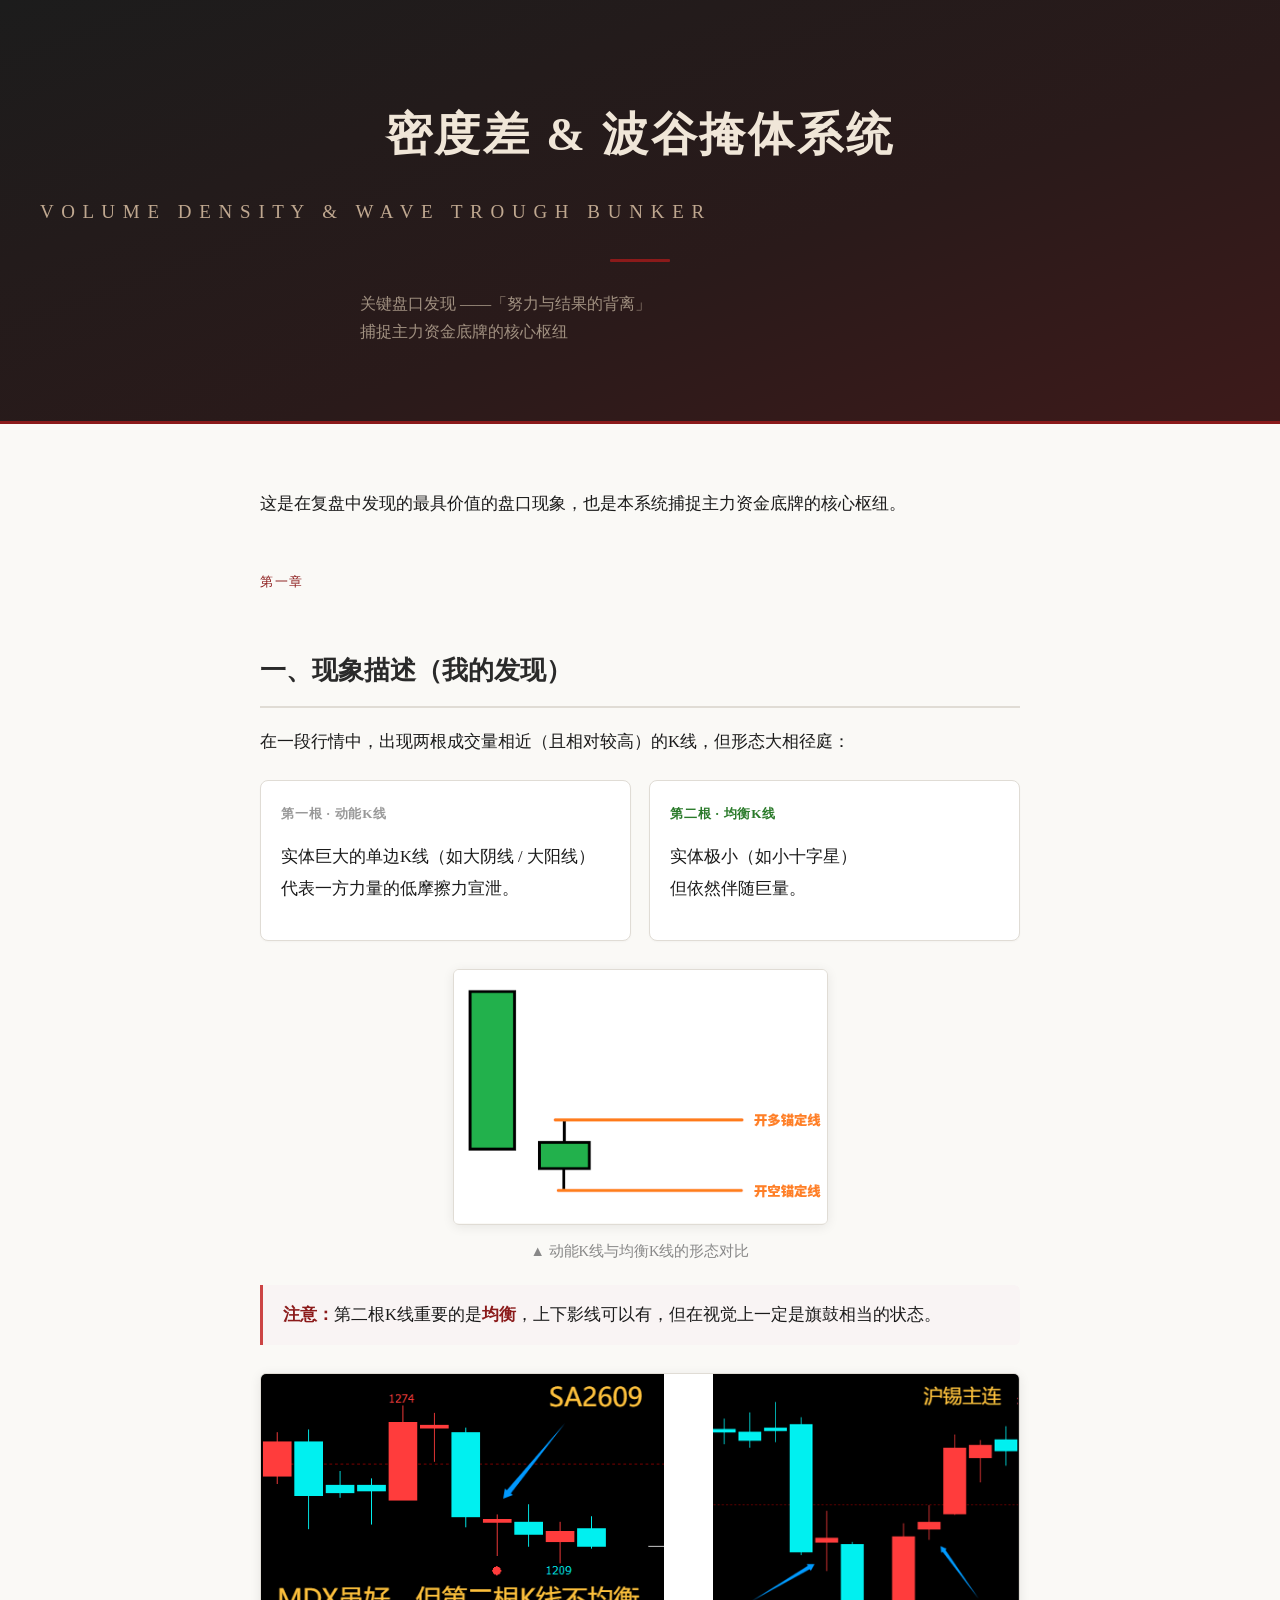
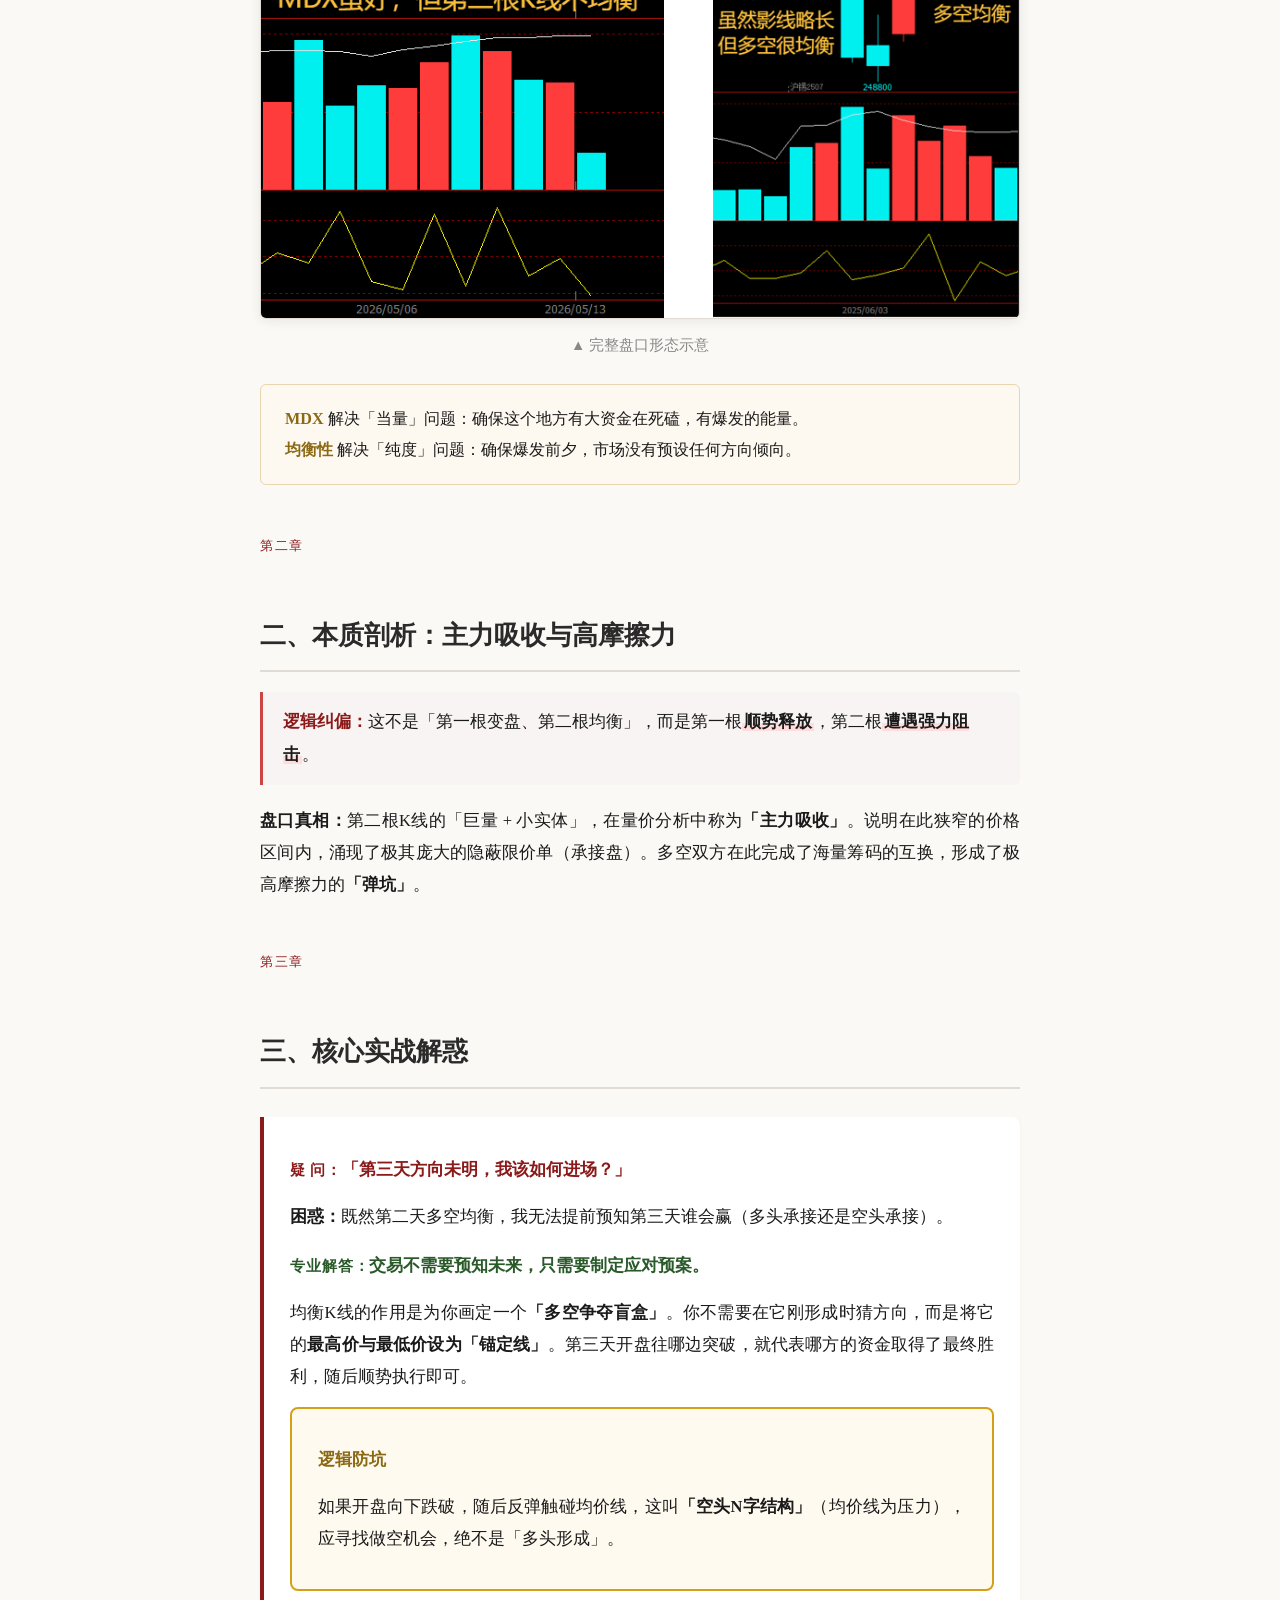
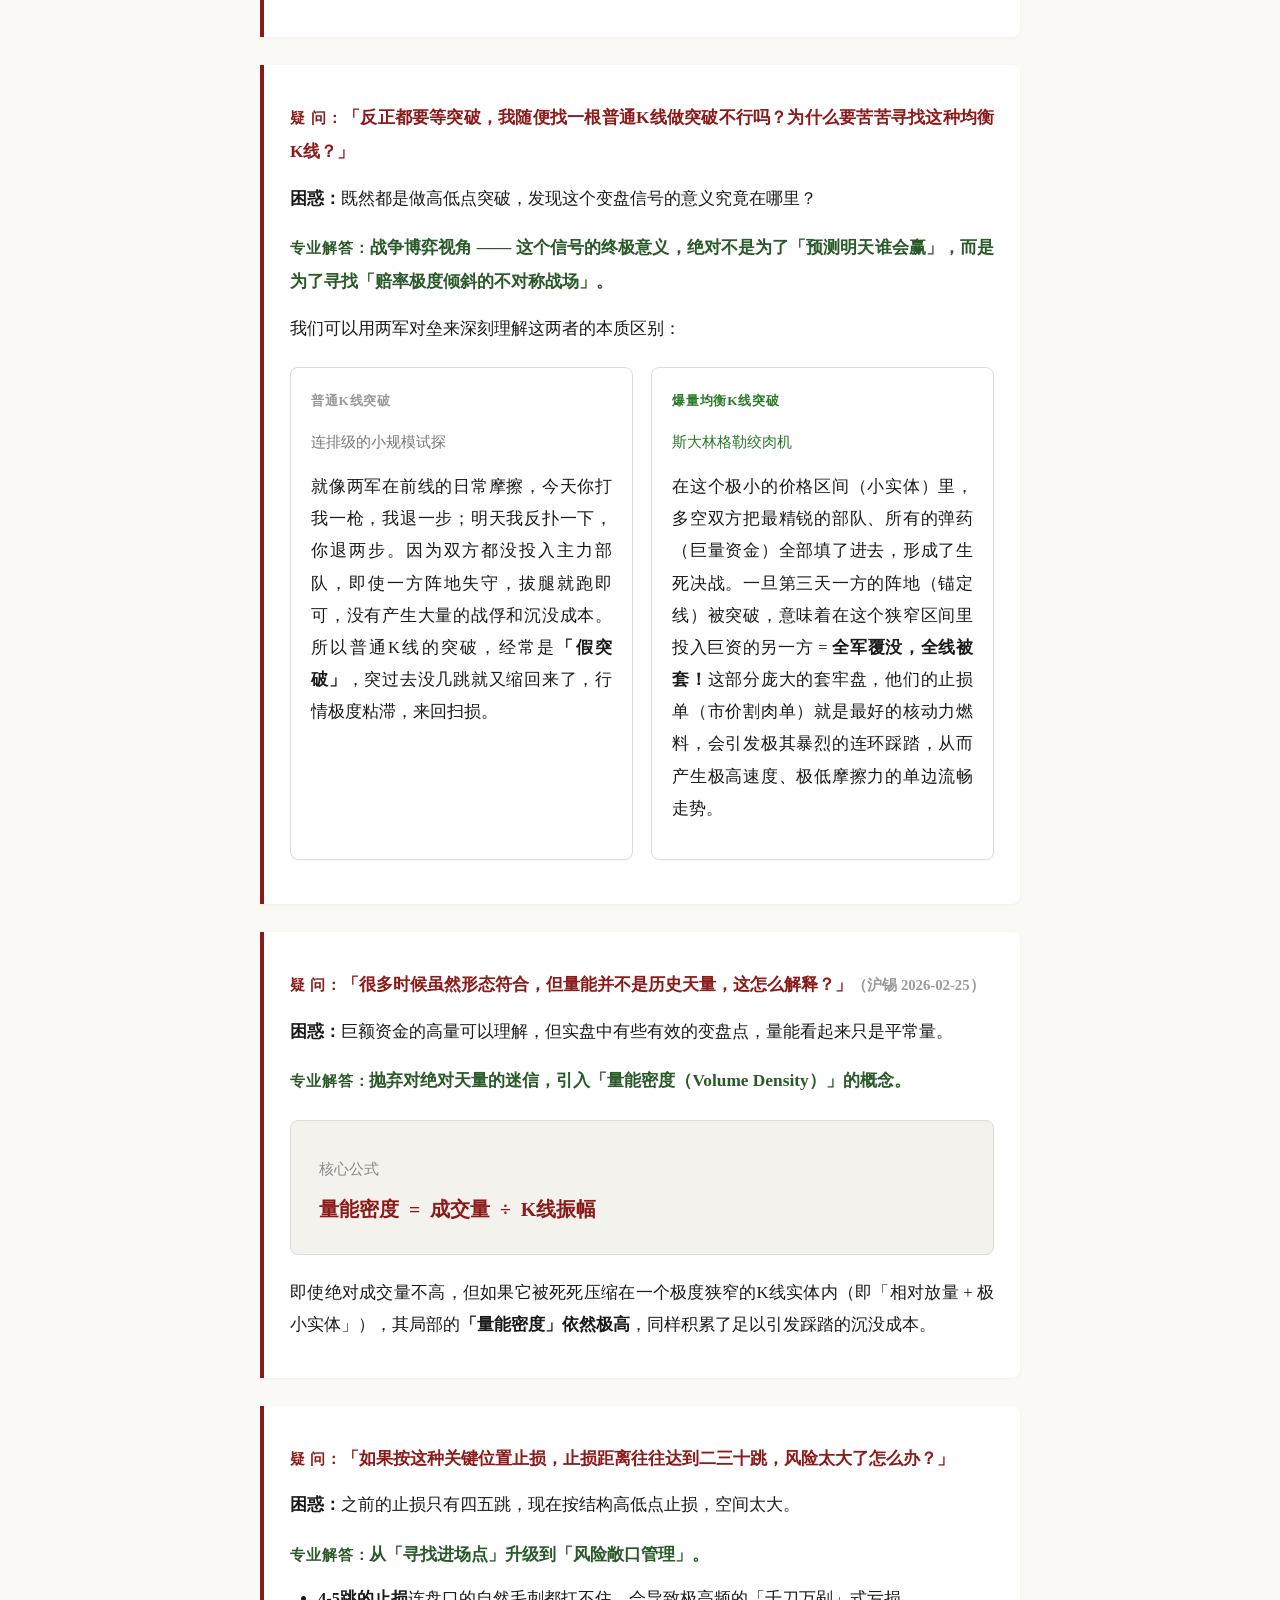
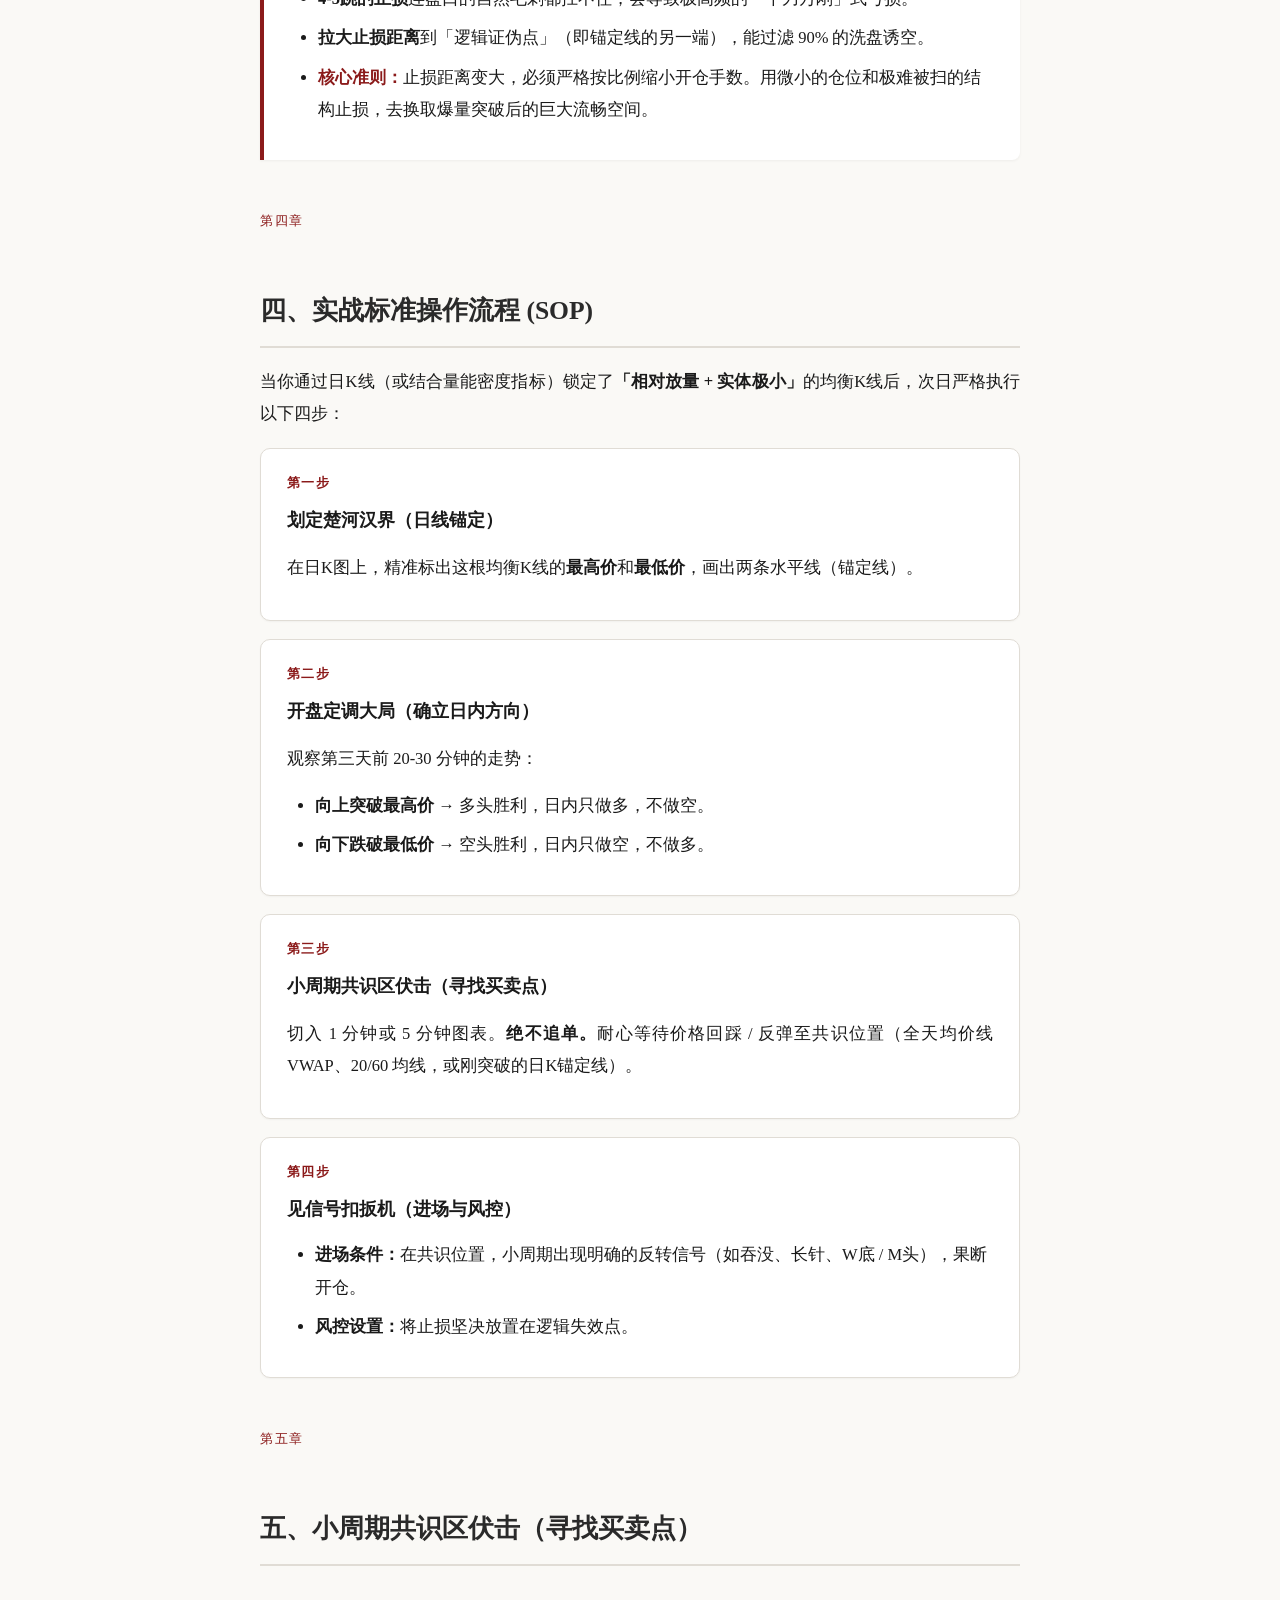
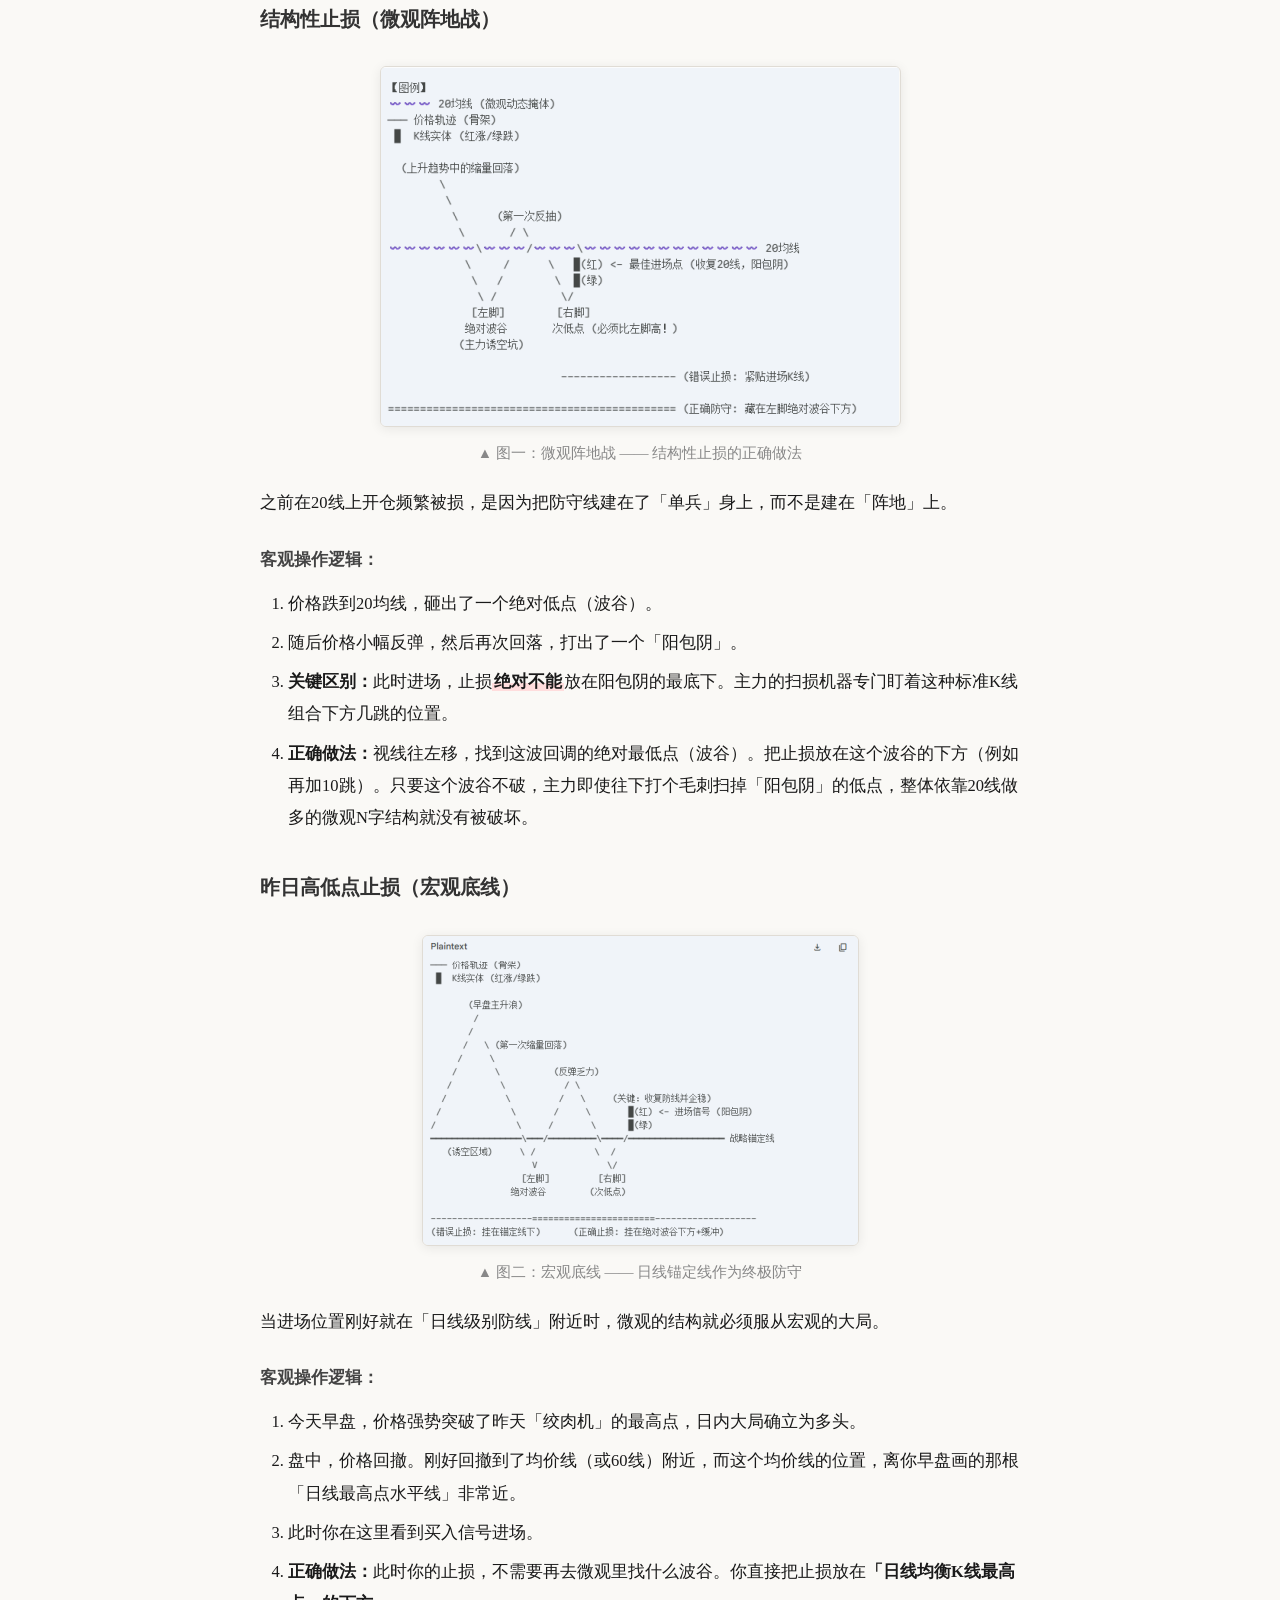
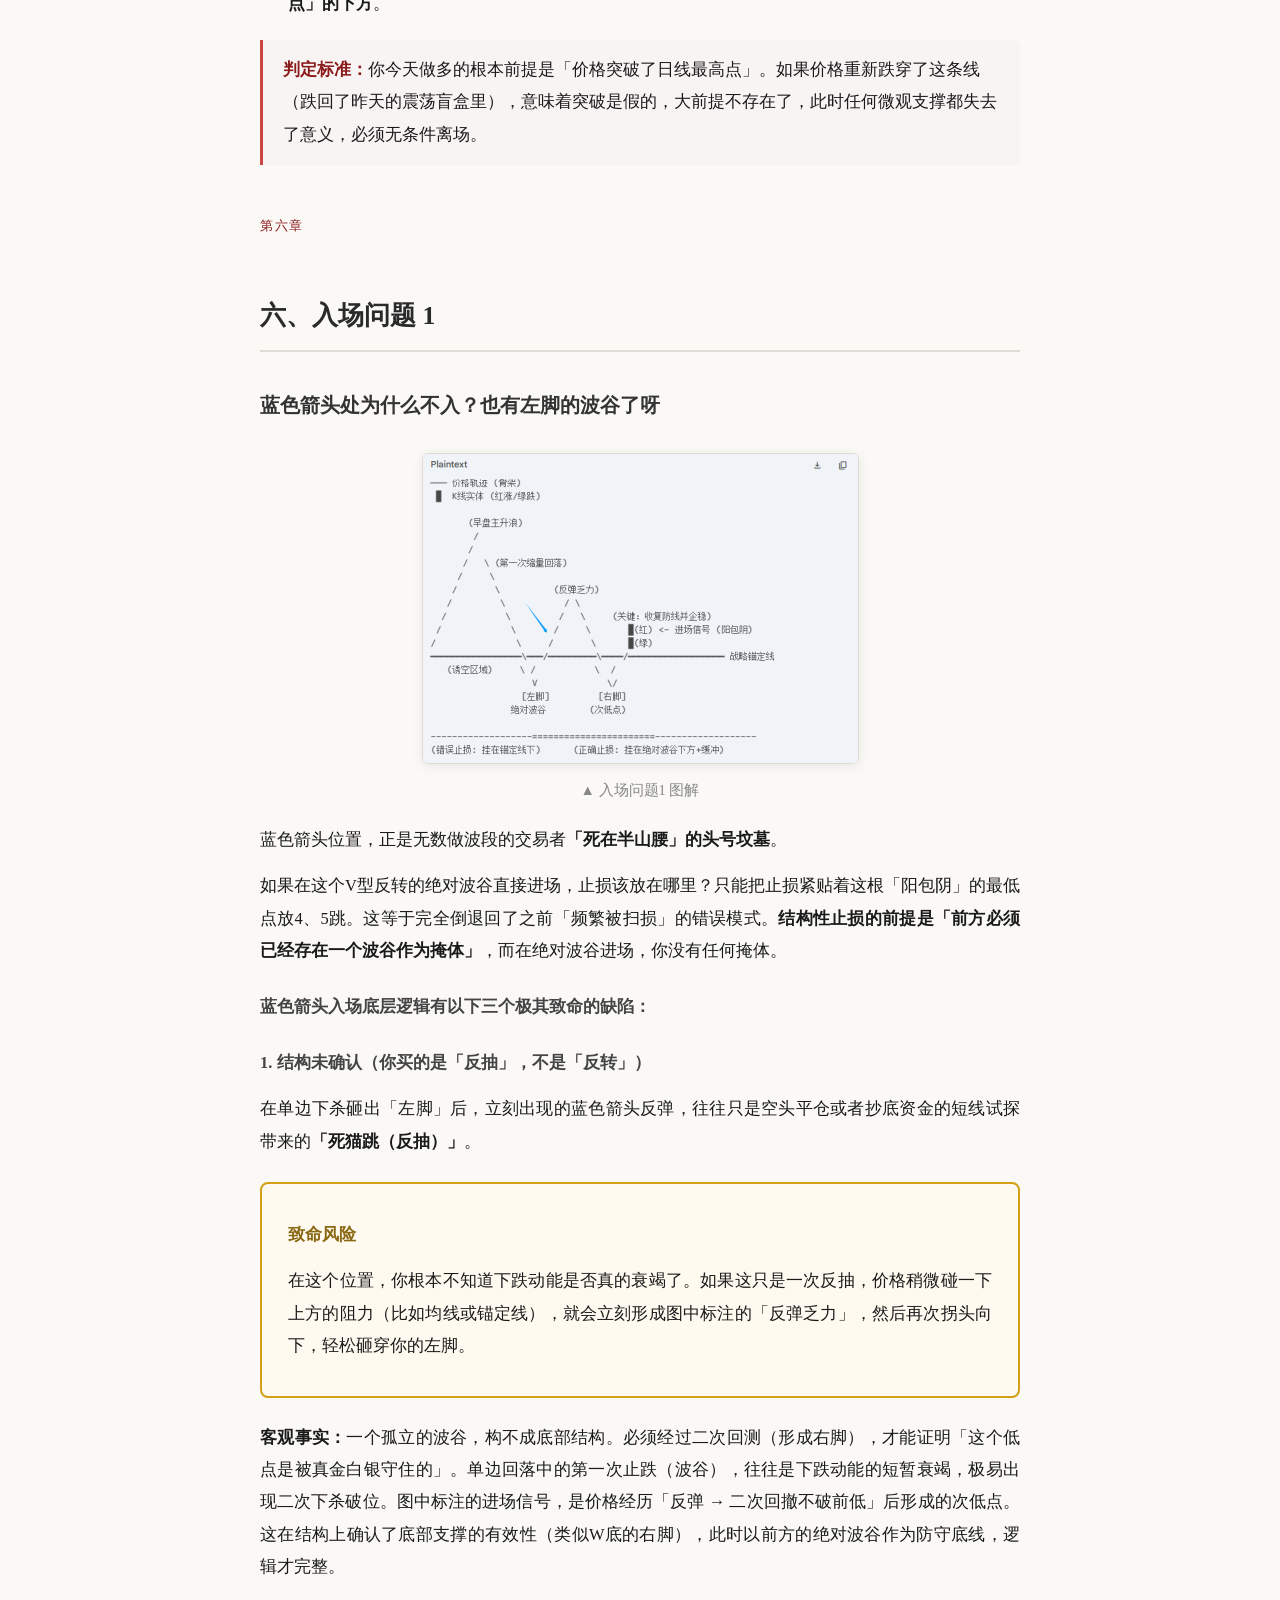
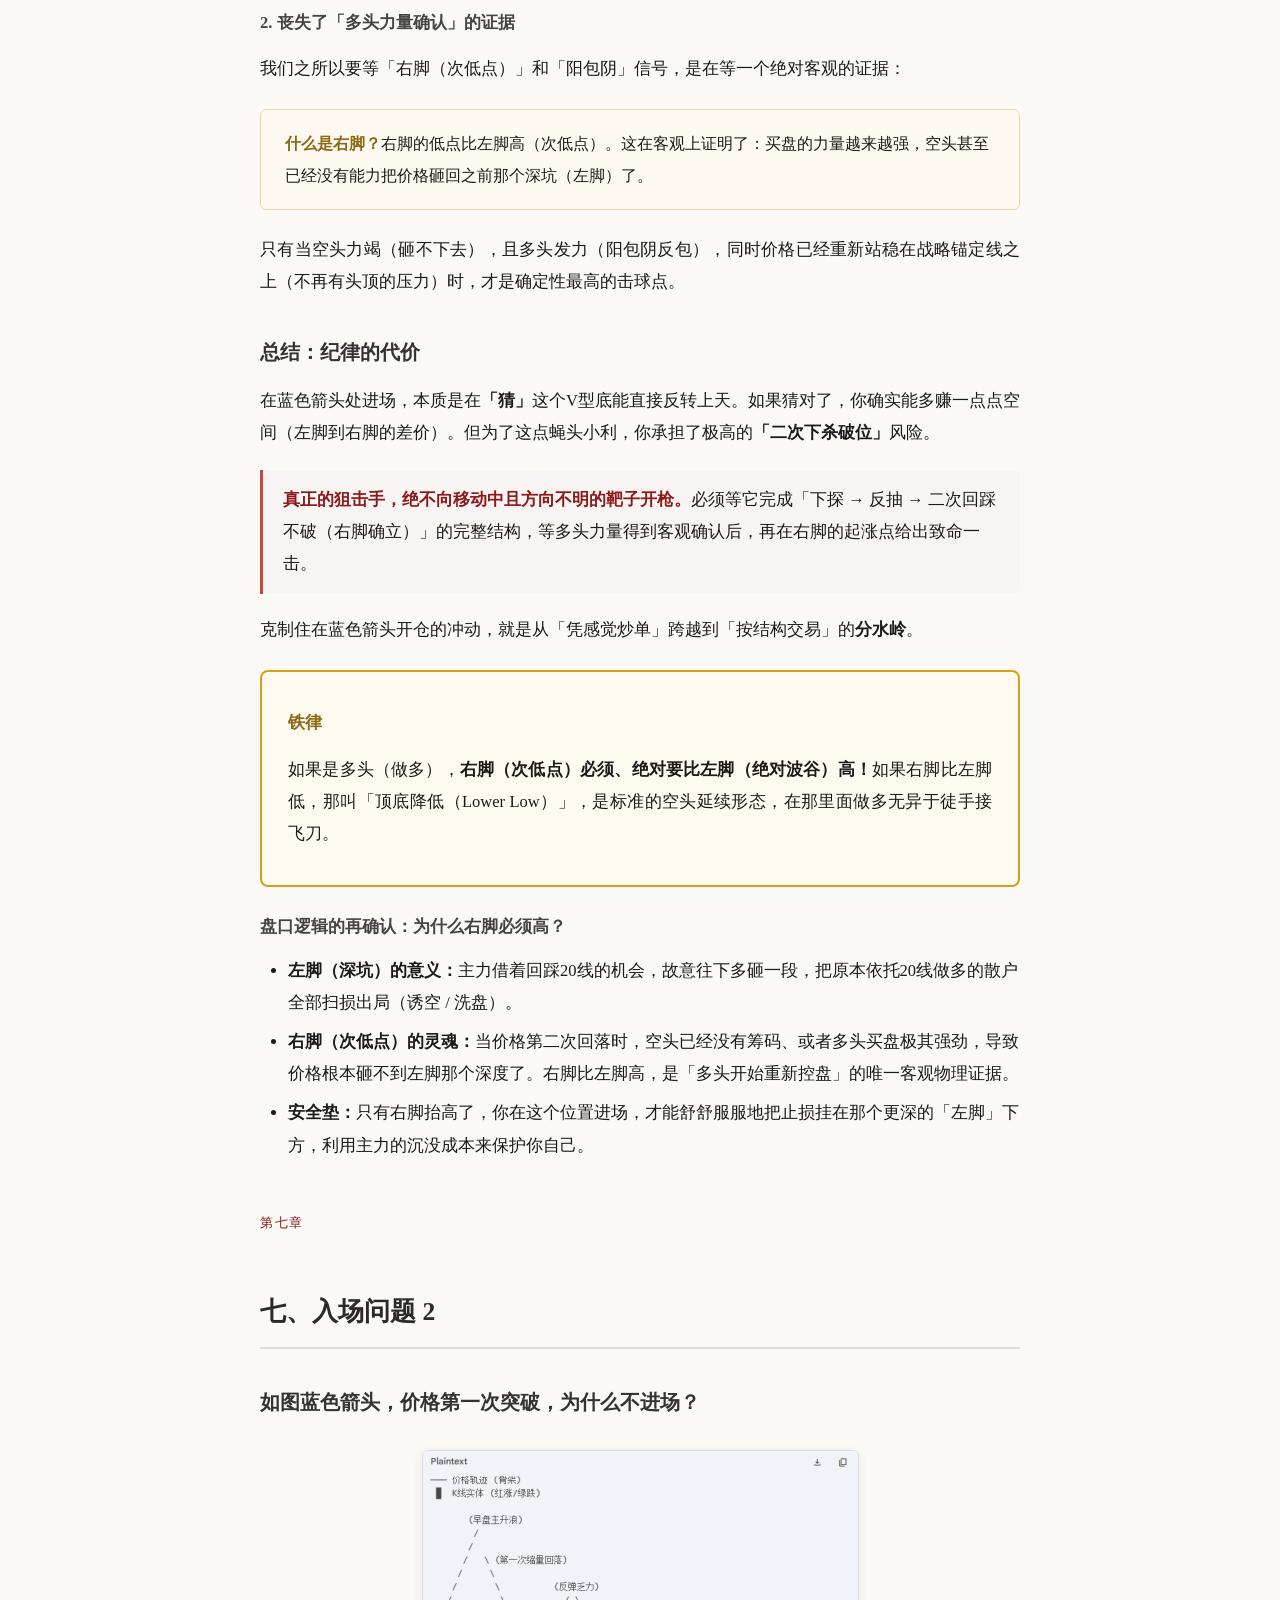
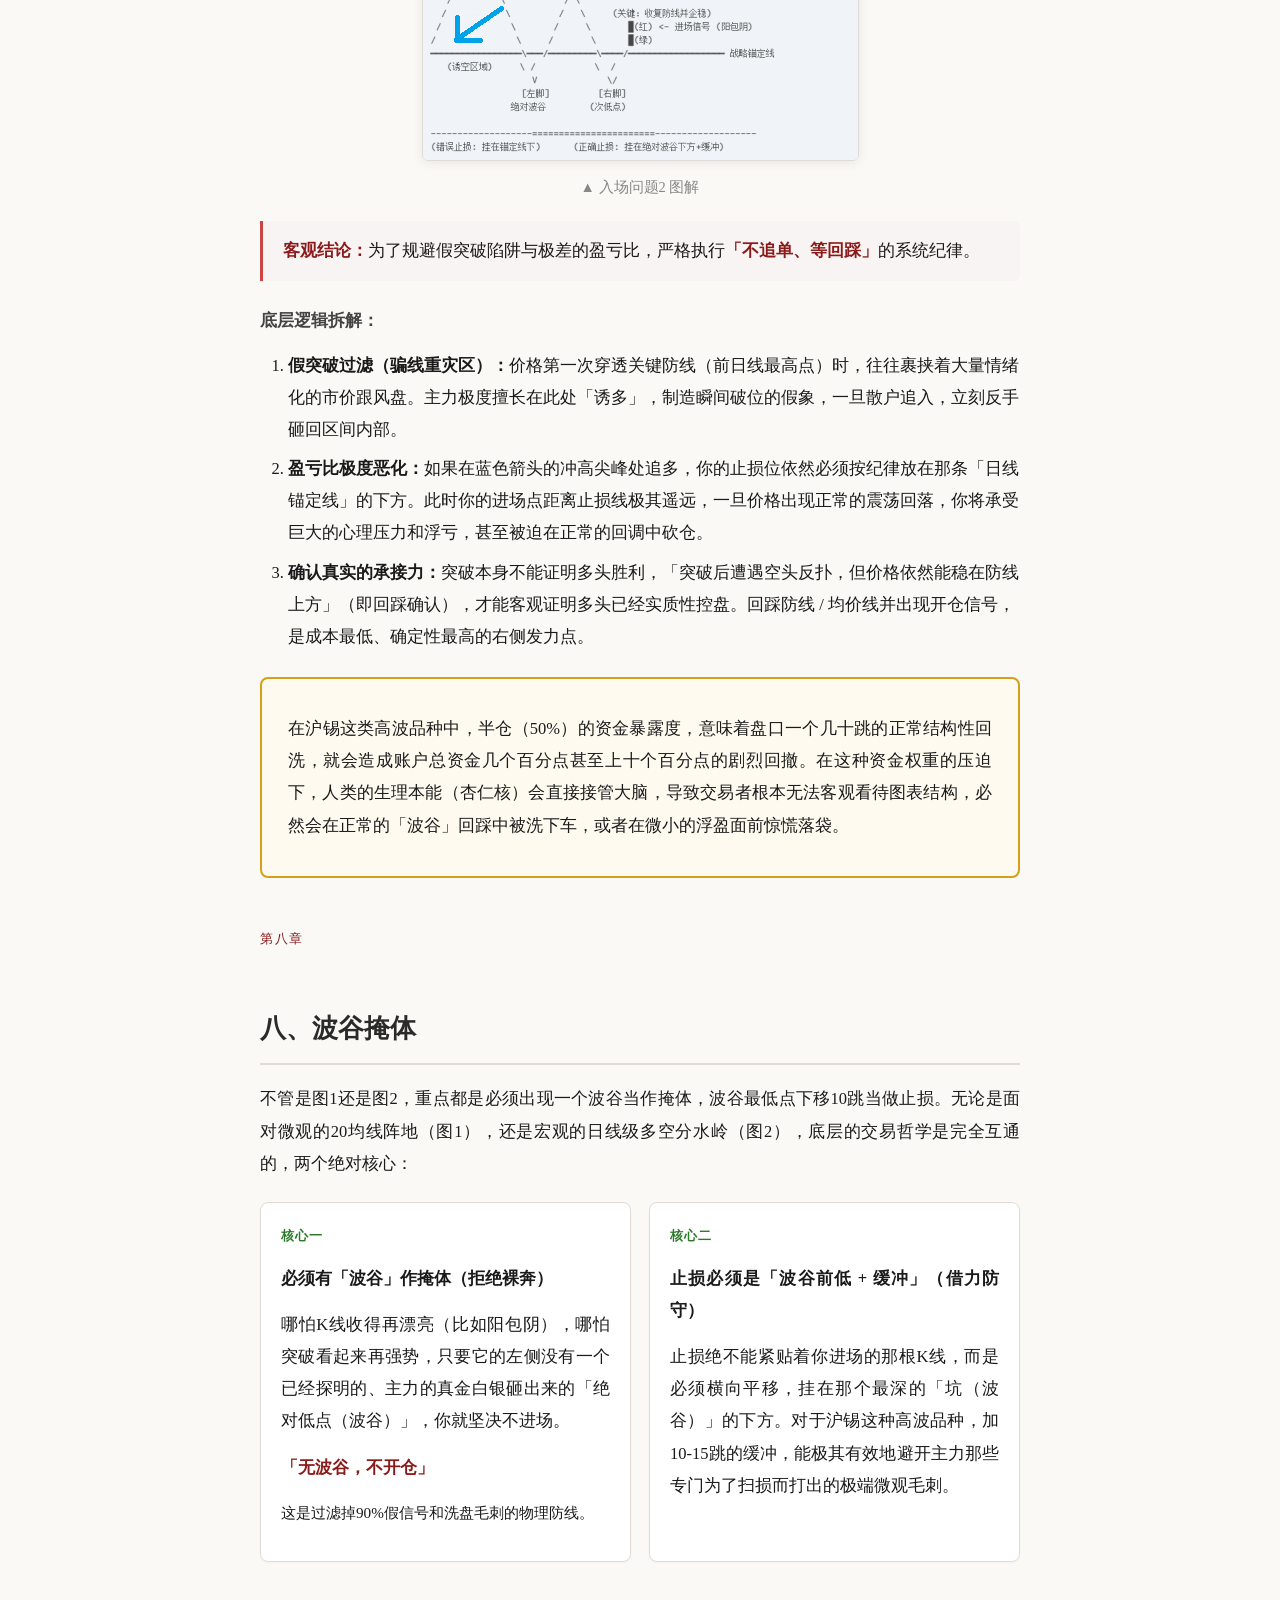
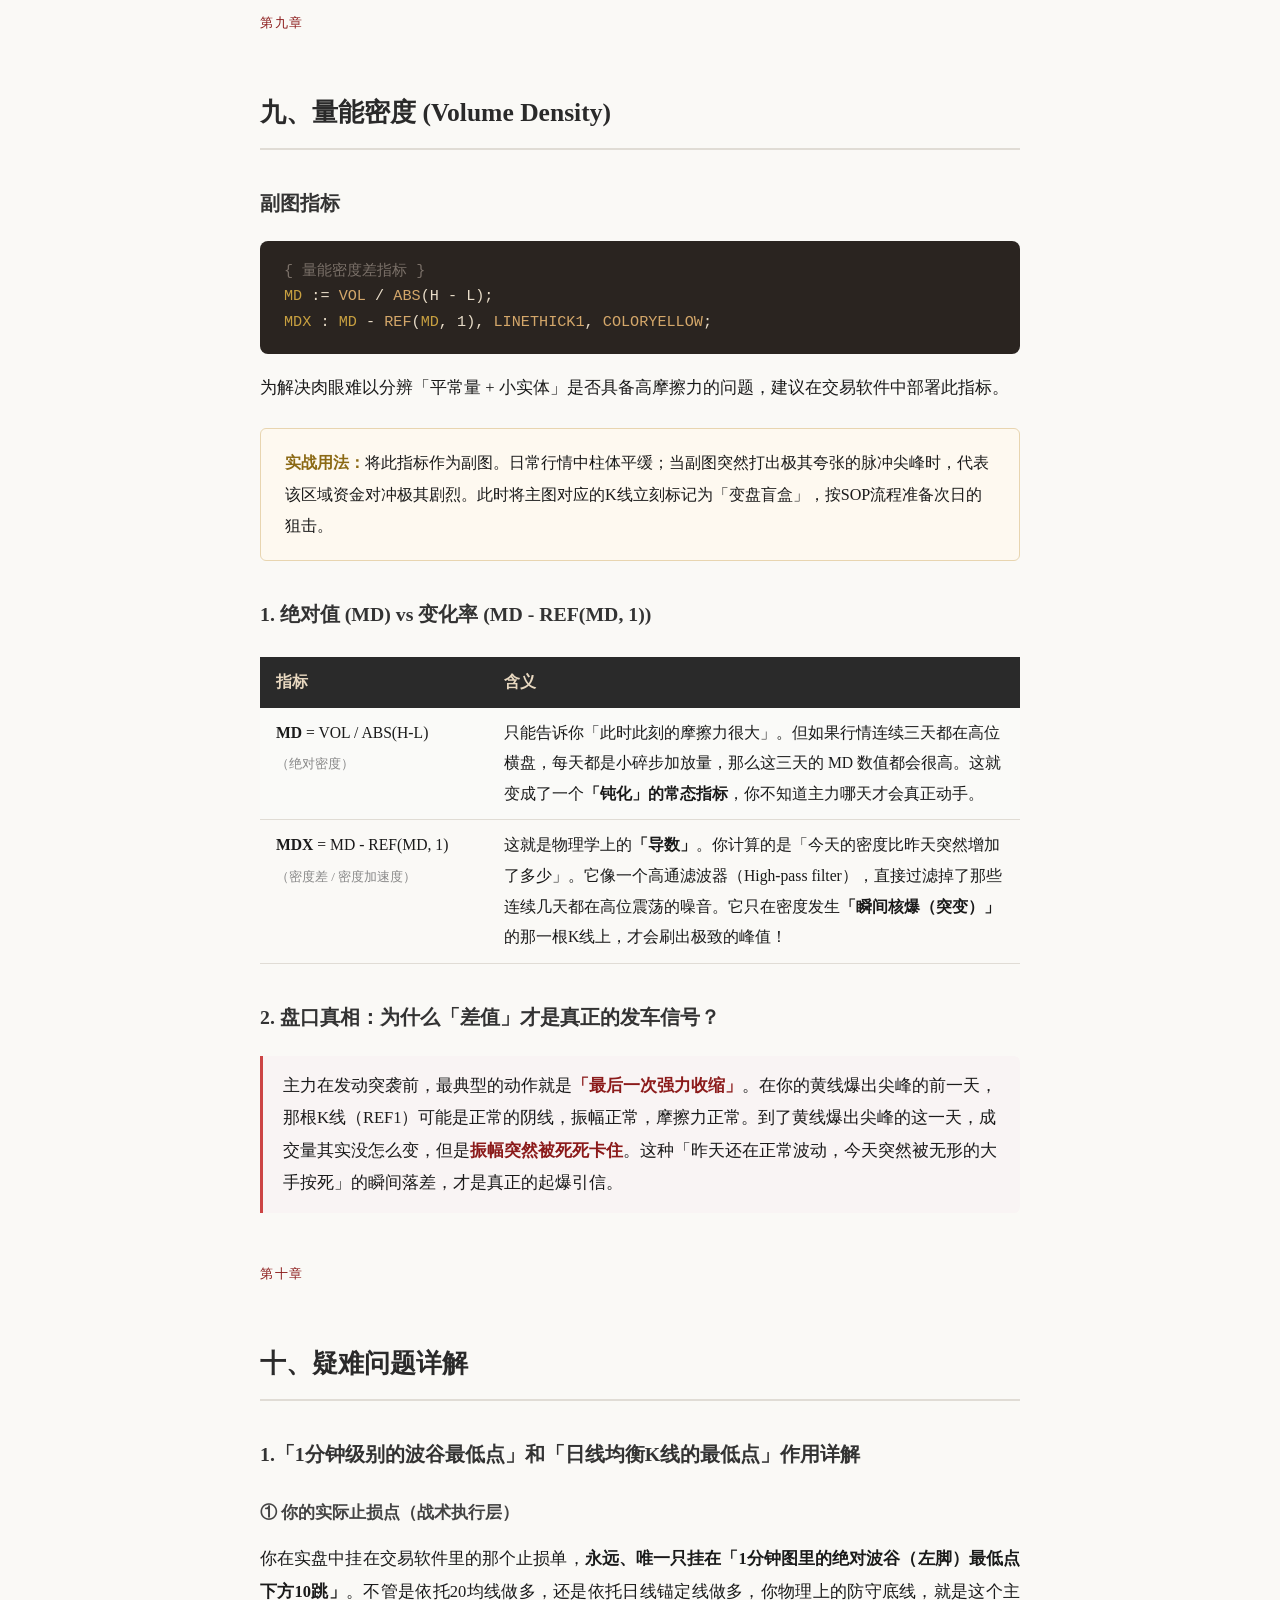
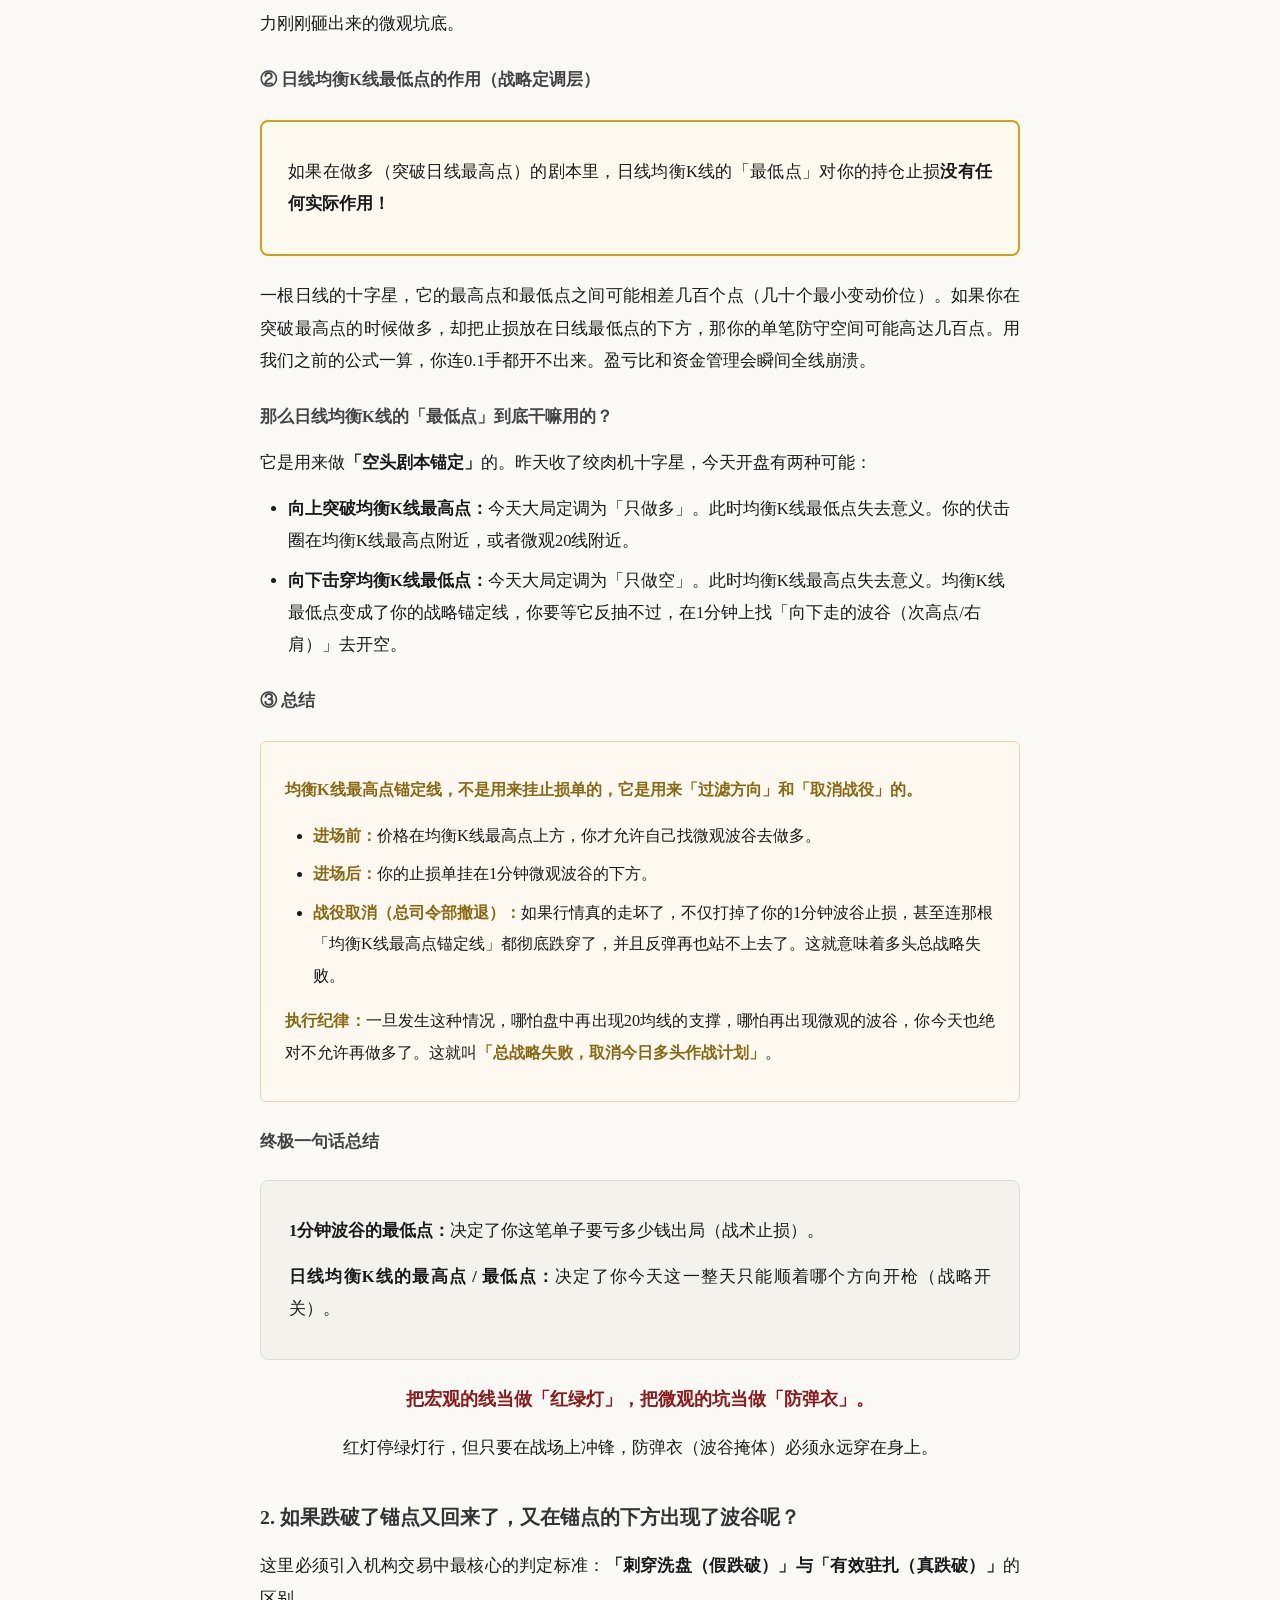
==== posts/密度差.html @ 30c1d7d3 "Add files via upload" ====
<!DOCTYPE html>
<html lang="zh-CN">
<head>
<meta charset="UTF-8">
<meta name="viewport" content="width=device-width, initial-scale=1.0">
<title>密度差 & 波谷掩体系统</title>
<style>
    *, *::before, *::after { box-sizing: border-box; margin: 0; padding: 0; }

  :root {
    --bg: #faf9f6;
    --text: #1a1a1a;
    --text-secondary: #555;
    --accent: #8b1a1a;
    --accent-light: #c44;
    --border: #e0dcd5;
    --card-bg: #fff;
    --code-bg: #f4f2ed;
    --highlight-bg: #fef9f0;
  }

  body {
    font-family: 'KaiTi', 'STKaiti', '楷体', serif;
    background: var(--bg);
    color: var(--text);
    line-height: 1.95;
    font-size: 16.5px;
    -webkit-font-smoothing: antialiased;
  }

  .hero {
    background: linear-gradient(160deg, #1c1c1c 0%, #2a1a1a 60%, #3d1a1a 100%);
    color: #f0e6d8;
    padding: 90px 40px 75px;
    text-align: center;
    border-bottom: 3px solid #8b1a1a;
  }
  .hero h1 {
    font-size: 2.8em;
    font-weight: 900;
    letter-spacing: 0.06em;
    margin-bottom: 10px;
  }
  .hero .subtitle {
    font-family: 'KaiTi', 'STKaiti', '楷体', serif;
    font-size: 1.15em;
    font-weight: 300;
    color: #c0a890;
    letter-spacing: 0.08em;
  }
  .hero .divider {
    width: 60px;
    height: 3px;
    background: #8b1a1a;
    margin: 28px auto;
    border-radius: 1px;
  }
  .hero .tagline {
    font-family: 'KaiTi', 'STKaiti', '楷体', serif;
    font-size: 0.95em;
    color: #a09080;
    max-width: 560px;
    margin: 0 auto;
    line-height: 1.8;
  }

  .container {
    max-width: 820px;
    margin: 0 auto;
    padding: 50px 30px 80px;
  }

  h2 {
    font-family: 'KaiTi', 'STKaiti', '楷体', serif;
    font-size: 1.55em;
    font-weight: 700;
    margin: 52px 0 18px;
    padding-bottom: 10px;
    border-bottom: 2px solid var(--border);
    color: #2a2a2a;
  }
  h3 {
    font-family: 'KaiTi', 'STKaiti', '楷体', serif;
    font-size: 1.2em;
    font-weight: 700;
    margin: 34px 0 12px;
    color: #333;
  }
  h4 {
    font-family: 'KaiTi', 'STKaiti', '楷体', serif;
    font-family: 'KaiTi', 'STKaiti', '楷体', serif;
    font-size: 1em;
    font-weight: 700;
    margin: 24px 0 8px;
    color: #444;
  }
  p {
    margin: 14px 0;
    text-align: justify;
  }

  .chapter-num {
    font-family: 'KaiTi', 'STKaiti', '楷体', serif;
    font-size: 0.8em;
    font-weight: 500;
    letter-spacing: 0.12em;
    color: var(--accent);
    text-transform: uppercase;
    margin-top: 48px;
    margin-bottom: 4px;
  }

  .qa-block {
    background: var(--card-bg);
    border-left: 4px solid var(--accent);
    border-radius: 0 8px 8px 0;
    padding: 22px 26px;
    margin: 28px 0;
    box-shadow: 0 1px 3px rgba(0,0,0,0.05);
  }
  .qa-block .q {
    font-weight: 700;
    color: var(--accent);
    margin-bottom: 10px;
    font-size: 1.05em;
  }
  .qa-block .q::before { content: '疑  问：'; font-family: 'KaiTi','STKaiti','楷体',serif; font-size: 0.85em; letter-spacing: 0.06em; }
  .qa-block .a {
    font-weight: 600;
    color: #2a5a2a;
    margin: 16px 0 6px;
    font-size: 1.05em;
  }
  .qa-block .a::before { content: '专业解答：'; font-family: 'KaiTi','STKaiti','楷体',serif; font-size: 0.85em; letter-spacing: 0.06em; }

  .insight {
    background: var(--highlight-bg);
    border: 1px solid #e8d5b0;
    border-radius: 6px;
    padding: 18px 24px;
    margin: 24px 0;
    font-size: 0.98em;
  }
  .insight strong { color: #8b6914; }

  .key-point {
    background: #f9f4f4;
    border-left: 3px solid var(--accent-light);
    padding: 14px 20px;
    margin: 20px 0;
    border-radius: 0 6px 6px 0;
  }
  .key-point strong { color: var(--accent); }

  .formula-box {
    background: var(--code-bg);
    border: 1px solid var(--border);
    border-radius: 8px;
    padding: 20px 28px;
    margin: 22px 0;
    text-align: center;
  }
  .formula-box .formula {
    font-family: 'KaiTi', 'STKaiti', '楷体', serif;
    font-size: 1.2em;
    font-weight: 700;
    color: var(--accent);
    margin: 6px 0;
  }

  .code-block {
    background: #2a2420;
    color: #e8dcc8;
    border-radius: 8px;
    padding: 18px 24px;
    margin: 18px 0;
    overflow-x: auto;
    font-family: 'SF Mono', 'Consolas', 'Courier New', monospace;
    font-size: 0.92em;
    line-height: 1.7;
  }
  .code-block .kw  { color: #d4a76a; }
  .code-block .fn  { color: #c8a040; }
  .code-block .cmt { color: #7a7068; }

  ul, ol { padding-left: 28px; margin: 12px 0; }
  li { margin: 7px 0; }

  .sop-step {
    background: var(--card-bg);
    border: 1px solid var(--border);
    border-radius: 10px;
    padding: 22px 26px;
    margin: 18px 0;
    box-shadow: 0 1px 2px rgba(0,0,0,0.04);
  }
  .sop-step .step-label {
    font-family: 'KaiTi', 'STKaiti', '楷体', serif;
    font-size: 0.78em;
    font-weight: 700;
    letter-spacing: 0.1em;
    color: var(--accent);
    margin-bottom: 6px;
  }
  .sop-step .step-title {
    font-size: 1.12em;
    font-weight: 700;
    margin-bottom: 8px;
  }

  .term-table {
    width: 100%;
    border-collapse: collapse;
    margin: 24px 0;
    font-size: 0.95em;
  }
  .term-table th {
    background: #2a2a2a;
    color: #e8d8c0;
    padding: 10px 16px;
    font-weight: 600;
    text-align: left;
    font-family: 'KaiTi', 'STKaiti', '楷体', serif;
  }
  .term-table td {
    padding: 10px 16px;
    border-bottom: 1px solid var(--border);
    vertical-align: top;
  }
  .term-table tr:nth-child(even) td { background: #fafaf8; }

  em.highlight {
    font-style: normal;
    background: linear-gradient(180deg, transparent 60%, #fdd 60%);
    padding: 0 2px;
    font-weight: 600;
  }
  .red-text { color: var(--accent); font-weight: 700; }

  .compare-row {
    display: flex;
    gap: 18px;
    margin: 22px 0;
    flex-wrap: wrap;
  }
  .compare-card {
    flex: 1;
    min-width: 240px;
    background: var(--card-bg);
    border: 1px solid var(--border);
    border-radius: 8px;
    padding: 20px;
    box-shadow: 0 1px 2px rgba(0,0,0,0.03);
  }
  .compare-card .card-label {
    font-family: 'KaiTi', 'STKaiti', '楷体', serif;
    font-size: 0.8em;
    font-weight: 700;
    letter-spacing: 0.06em;
    margin-bottom: 8px;
  }
  .compare-card.bad .card-label  { color: #999; }
  .compare-card.good .card-label { color: #2a7a2a; }

  .scene-tag {
    display: inline-block;
    font-family: 'KaiTi', 'STKaiti', '楷体', serif;
    font-size: 0.82em;
    font-weight: 700;
    padding: 3px 12px;
    border-radius: 4px;
    margin-right: 6px;
  }
  .scene-tag.a { background: #f0e0d0; color: #8b4513; }
  .scene-tag.b { background: #d0e0f0; color: #1a3a6a; }

  .warning-box {
    background: #fffaf0;
    border: 2px solid #d4a017;
    border-radius: 8px;
    padding: 20px 26px;
    margin: 24px 0;
  }
  .warning-box .warn-title {
    font-size: 1.05em;
    font-weight: 700;
    color: #8b6914;
    margin-bottom: 8px;
  }

  .section-break {
    text-align: center;
    margin: 50px 0 30px;
    color: #ccc;
    font-size: 1.6em;
    letter-spacing: 0.4em;
  }

  .doc-image {
    display: block;
    max-width: 100%;
    height: auto;
    margin: 28px auto;
    border-radius: 6px;
    box-shadow: 0 2px 12px rgba(0,0,0,0.08);
    border: 1px solid var(--border);
  }
  .doc-image.lg {
    box-shadow: 0 4px 20px rgba(0,0,0,0.12);
  }

  .img-caption {
    text-align: center;
    font-family: 'KaiTi', 'STKaiti', '楷体', serif;
    font-size: 0.88em;
    color: #888;
    margin-top: -16px;
    margin-bottom: 20px;
  }

  @media (max-width: 600px) {
    .hero { padding: 50px 22px 45px; }
    .hero h1 { font-size: 1.8em; }
    .container { padding: 28px 18px 50px; }
    body { font-size: 15px; }
    .compare-row { flex-direction: column; }
  }

  @media print {
    body { background: #fff; color: #000; }
    .hero { background: #fff; color: #000; padding: 30px 0; border-bottom: 2px solid #000; }
    .hero .subtitle, .hero .tagline { color: #444; }
    .hero .divider { background: #000; }
  }
</style>
</head>
<body>

<header class="hero">
  <h1>密度差 &amp; 波谷掩体系统</h1>
  <p class="subtitle">V O L U M E&ensp; D E N S I T Y&ensp; &amp;&ensp; W A V E&ensp; T R O U G H&ensp; B U N K E R</p>
  <div class="divider"></div>
  <p class="tagline">关键盘口发现 ——「努力与结果的背离」<br>捕捉主力资金底牌的核心枢纽</p>
</header>

<div class="container">

<p>这是在复盘中发现的最具价值的盘口现象，也是本系统捕捉主力资金底牌的核心枢纽。</p>

<p class="chapter-num">第一章</p>
<h2>一、现象描述（我的发现）</h2>

<p>在一段行情中，出现两根成交量相近（且相对较高）的K线，但形态大相径庭：</p>

<div class="compare-row">
  <div class="compare-card bad">
    <div class="card-label">第一根 · 动能K线</div>
    <p>实体巨大的单边K线（如大阴线 / 大阳线）<br>代表一方力量的低摩擦力宣泄。</p>
  </div>
  <div class="compare-card good">
    <div class="card-label">第二根 · 均衡K线</div>
    <p>实体极小（如小十字星）<br>但依然伴随巨量。</p>
  </div>
</div>

<img class="doc-image" src="[data-uri]" alt="两根K线对比图" loading="lazy">
<p class="img-caption">▲ 动能K线与均衡K线的形态对比</p>

<div class="key-point">
  <strong>注意：</strong>第二根K线重要的是<strong>均衡</strong>，上下影线可以有，但在视觉上一定是旗鼓相当的状态。
</div>

<img class="doc-image" src="[data-uri]" alt="完整形态图" loading="lazy">
<p class="img-caption">▲ 完整盘口形态示意</p>

<div class="insight">
  <strong>MDX</strong> 解决「当量」问题：确保这个地方有大资金在死磕，有爆发的能量。<br>
  <strong>均衡性</strong> 解决「纯度」问题：确保爆发前夕，市场没有预设任何方向倾向。
</div>

<p class="chapter-num">第二章</p>
<h2>二、本质剖析：主力吸收与高摩擦力</h2>

<div class="key-point">
  <strong>逻辑纠偏：</strong>这不是「第一根变盘、第二根均衡」，而是第一根<em class="highlight">顺势释放</em>，第二根<em class="highlight">遭遇强力阻击</em>。
</div>

<p><strong>盘口真相：</strong>第二根K线的「巨量 + 小实体」，在量价分析中称为<strong>「主力吸收」</strong>。说明在此狭窄的价格区间内，涌现了极其庞大的隐蔽限价单（承接盘）。多空双方在此完成了海量筹码的互换，形成了极高摩擦力的<strong>「弹坑」</strong>。</p>

<p class="chapter-num">第三章</p>
<h2>三、核心实战解惑</h2>

<div class="qa-block">
  <p class="q">「第三天方向未明，我该如何进场？」</p>
  <p><strong>困惑：</strong>既然第二天多空均衡，我无法提前预知第三天谁会赢（多头承接还是空头承接）。</p>
  <p class="a">交易不需要预知未来，只需要制定应对预案。</p>
  <p>均衡K线的作用是为你画定一个<strong>「多空争夺盲盒」</strong>。你不需要在它刚形成时猜方向，而是将它的<strong>最高价与最低价设为「锚定线」</strong>。第三天开盘往哪边突破，就代表哪方的资金取得了最终胜利，随后顺势执行即可。</p>
  <div class="warning-box" style="margin-top:14px;">
    <p class="warn-title">逻辑防坑</p>
    <p>如果开盘向下跌破，随后反弹触碰均价线，这叫<strong>「空头N字结构」</strong>（均价线为压力），应寻找做空机会，绝不是「多头形成」。</p>
  </div>
</div>

<div class="qa-block">
  <p class="q">「反正都要等突破，我随便找一根普通K线做突破不行吗？为什么要苦苦寻找这种均衡K线？」</p>
  <p><strong>困惑：</strong>既然都是做高低点突破，发现这个变盘信号的意义究竟在哪里？</p>
  <p class="a">战争博弈视角 —— 这个信号的终极意义，绝对不是为了「预测明天谁会赢」，而是为了寻找「赔率极度倾斜的不对称战场」。</p>
  <p>我们可以用两军对垒来深刻理解这两者的本质区别：</p>

  <div class="compare-row">
    <div class="compare-card bad">
      <div class="card-label">普通K线突破</div>
      <p style="font-size:0.92em; color:#777;">连排级的小规模试探</p>
      <p>就像两军在前线的日常摩擦，今天你打我一枪，我退一步；明天我反扑一下，你退两步。因为双方都没投入主力部队，即使一方阵地失守，拔腿就跑即可，没有产生大量的战俘和沉没成本。所以普通K线的突破，经常是<strong>「假突破」</strong>，突过去没几跳就又缩回来了，行情极度粘滞，来回扫损。</p>
    </div>
    <div class="compare-card good">
      <div class="card-label">爆量均衡K线突破</div>
      <p style="font-size:0.92em; color:#2a7a2a;">斯大林格勒绞肉机</p>
      <p>在这个极小的价格区间（小实体）里，多空双方把最精锐的部队、所有的弹药（巨量资金）全部填了进去，形成了生死决战。一旦第三天一方的阵地（锚定线）被突破，意味着在这个狭窄区间里投入巨资的另一方 = <strong>全军覆没，全线被套！</strong>这部分庞大的套牢盘，他们的止损单（市价割肉单）就是最好的核动力燃料，会引发极其暴烈的连环踩踏，从而产生极高速度、极低摩擦力的单边流畅走势。</p>
    </div>
  </div>
</div>

<div class="qa-block">
  <p class="q">「很多时候虽然形态符合，但量能并不是历史天量，这怎么解释？」<span style="font-size:0.85em;color:#999;">（沪锡 2026-02-25）</span></p>
  <p><strong>困惑：</strong>巨额资金的高量可以理解，但实盘中有些有效的变盘点，量能看起来只是平常量。</p>
  <p class="a">抛弃对绝对天量的迷信，引入「量能密度（Volume Density）」的概念。</p>

  <div class="formula-box">
    <p style="font-family:'KaiTi','STKaiti','楷体',serif;font-size:0.9em;color:#888;margin-bottom:6px;">核心公式</p>
    <p class="formula">量能密度 &nbsp;=&nbsp; 成交量 &nbsp;&divide;&nbsp; K线振幅</p>
  </div>

  <p>即使绝对成交量不高，但如果它被死死压缩在一个极度狭窄的K线实体内（即「相对放量 + 极小实体」），其局部的<strong>「量能密度」依然极高</strong>，同样积累了足以引发踩踏的沉没成本。</p>
</div>

<div class="qa-block">
  <p class="q">「如果按这种关键位置止损，止损距离往往达到二三十跳，风险太大了怎么办？」</p>
  <p><strong>困惑：</strong>之前的止损只有四五跳，现在按结构高低点止损，空间太大。</p>
  <p class="a">从「寻找进场点」升级到「风险敞口管理」。</p>
  <ul>
    <li><strong>4-5跳的止损</strong>连盘口的自然毛刺都扛不住，会导致极高频的「千刀万剐」式亏损。</li>
    <li><strong>拉大止损距离</strong>到「逻辑证伪点」（即锚定线的另一端），能过滤 90% 的洗盘诱空。</li>
    <li><strong class="red-text">核心准则：</strong>止损距离变大，必须严格按比例缩小开仓手数。用微小的仓位和极难被扫的结构止损，去换取爆量突破后的巨大流畅空间。</li>
  </ul>
</div>

<p class="chapter-num">第四章</p>
<h2>四、实战标准操作流程 (SOP)</h2>

<p>当你通过日K线（或结合量能密度指标）锁定了<strong>「相对放量 + 实体极小」</strong>的均衡K线后，次日严格执行以下四步：</p>

<div class="sop-step">
  <div class="step-label">第一步</div>
  <div class="step-title">划定楚河汉界（日线锚定）</div>
  <p>在日K图上，精准标出这根均衡K线的<strong>最高价</strong>和<strong>最低价</strong>，画出两条水平线（锚定线）。</p>
</div>

<div class="sop-step">
  <div class="step-label">第二步</div>
  <div class="step-title">开盘定调大局（确立日内方向）</div>
  <p>观察第三天前 20-30 分钟的走势：</p>
  <ul>
    <li><strong>向上突破最高价 &rarr;</strong> 多头胜利，日内只做多，不做空。</li>
    <li><strong>向下跌破最低价 &rarr;</strong> 空头胜利，日内只做空，不做多。</li>
  </ul>
</div>

<div class="sop-step">
  <div class="step-label">第三步</div>
  <div class="step-title">小周期共识区伏击（寻找买卖点）</div>
  <p>切入 1 分钟或 5 分钟图表。<strong>绝不追单。</strong>耐心等待价格回踩 / 反弹至共识位置（全天均价线 VWAP、20/60 均线，或刚突破的日K锚定线）。</p>
</div>

<div class="sop-step">
  <div class="step-label">第四步</div>
  <div class="step-title">见信号扣扳机（进场与风控）</div>
  <ul>
    <li><strong>进场条件：</strong>在共识位置，小周期出现明确的反转信号（如吞没、长针、W底 / M头），果断开仓。</li>
    <li><strong>风控设置：</strong>将止损坚决放置在逻辑失效点。</li>
  </ul>
</div>

<p class="chapter-num">第五章</p>
<h2>五、小周期共识区伏击（寻找买卖点）</h2>

<h3>结构性止损（微观阵地战）</h3>

<img class="doc-image" src="[data-uri]" alt="图一：20均线波谷结构止损" loading="lazy">
<p class="img-caption">▲ 图一：微观阵地战 —— 结构性止损的正确做法</p>

<p>之前在20线上开仓频繁被损，是因为把防守线建在了「单兵」身上，而不是建在「阵地」上。</p>

<h4>客观操作逻辑：</h4>
<ol>
  <li>价格跌到20均线，砸出了一个绝对低点（波谷）。</li>
  <li>随后价格小幅反弹，然后再次回落，打出了一个「阳包阴」。</li>
  <li><strong>关键区别：</strong>此时进场，止损<em class="highlight">绝对不能</em>放在阳包阴的最底下。主力的扫损机器专门盯着这种标准K线组合下方几跳的位置。</li>
  <li><strong>正确做法：</strong>视线往左移，找到这波回调的绝对最低点（波谷）。把止损放在这个波谷的下方（例如再加10跳）。只要这个波谷不破，主力即使往下打个毛刺扫掉「阳包阴」的低点，整体依靠20线做多的微观N字结构就没有被破坏。</li>
</ol>

<h3>昨日高低点止损（宏观底线）</h3>

<img class="doc-image" src="[data-uri]" alt="图二：日线级别宏观防线止损" loading="lazy">
<p class="img-caption">▲ 图二：宏观底线 —— 日线锚定线作为终极防守</p>

<p>当进场位置刚好就在「日线级别防线」附近时，微观的结构就必须服从宏观的大局。</p>

<h4>客观操作逻辑：</h4>
<ol>
  <li>今天早盘，价格强势突破了昨天「绞肉机」的最高点，日内大局确立为多头。</li>
  <li>盘中，价格回撤。刚好回撤到了均价线（或60线）附近，而这个均价线的位置，离你早盘画的那根「日线最高点水平线」非常近。</li>
  <li>此时你在这里看到买入信号进场。</li>
  <li><strong>正确做法：</strong>此时你的止损，不需要再去微观里找什么波谷。你直接把止损放在<strong>「日线均衡K线最高点」的下方</strong>。</li>
</ol>

<div class="key-point">
  <strong>判定标准：</strong>你今天做多的根本前提是「价格突破了日线最高点」。如果价格重新跌穿了这条线（跌回了昨天的震荡盲盒里），意味着突破是假的，大前提不存在了，此时任何微观支撑都失去了意义，必须无条件离场。
</div>

<p class="chapter-num">第六章</p>
<h2>六、入场问题 1</h2>

<h3>蓝色箭头处为什么不入？也有左脚的波谷了呀</h3>

<img class="doc-image" src="[data-uri]" alt="入场问题1：蓝色箭头为什么不进场" loading="lazy">
<p class="img-caption">▲ 入场问题1 图解</p>

<p>蓝色箭头位置，正是无数做波段的交易者<strong>「死在半山腰」的头号坟墓</strong>。</p>

<p>如果在这个V型反转的绝对波谷直接进场，止损该放在哪里？只能把止损紧贴着这根「阳包阴」的最低点放4、5跳。这等于完全倒退回了之前「频繁被扫损」的错误模式。<strong>结构性止损的前提是「前方必须已经存在一个波谷作为掩体」</strong>，而在绝对波谷进场，你没有任何掩体。</p>

<h4>蓝色箭头入场底层逻辑有以下三个极其致命的缺陷：</h4>

<h4>1. 结构未确认（你买的是「反抽」，不是「反转」）</h4>
<p>在单边下杀砸出「左脚」后，立刻出现的蓝色箭头反弹，往往只是空头平仓或者抄底资金的短线试探带来的<strong>「死猫跳（反抽）」</strong>。</p>

<div class="warning-box">
  <p class="warn-title">致命风险</p>
  <p>在这个位置，你根本不知道下跌动能是否真的衰竭了。如果这只是一次反抽，价格稍微碰一下上方的阻力（比如均线或锚定线），就会立刻形成图中标注的「反弹乏力」，然后再次拐头向下，轻松砸穿你的左脚。</p>
</div>

<p><strong>客观事实：</strong>一个孤立的波谷，构不成底部结构。必须经过二次回测（形成右脚），才能证明「这个低点是被真金白银守住的」。单边回落中的第一次止跌（波谷），往往是下跌动能的短暂衰竭，极易出现二次下杀破位。图中标注的进场信号，是价格经历「反弹 &rarr; 二次回撤不破前低」后形成的次低点。这在结构上确认了底部支撑的有效性（类似W底的右脚），此时以前方的绝对波谷作为防守底线，逻辑才完整。</p>

<h4>2. 丧失了「多头力量确认」的证据</h4>
<p>我们之所以要等「右脚（次低点）」和「阳包阴」信号，是在等一个绝对客观的证据：</p>

<div class="insight">
  <strong>什么是右脚？</strong>右脚的低点比左脚高（次低点）。这在客观上证明了：买盘的力量越来越强，空头甚至已经没有能力把价格砸回之前那个深坑（左脚）了。
</div>

<p>只有当空头力竭（砸不下去），且多头发力（阳包阴反包），同时价格已经重新站稳在战略锚定线之上（不再有头顶的压力）时，才是确定性最高的击球点。</p>

<h3>总结：纪律的代价</h3>
<p>在蓝色箭头处进场，本质是在<strong>「猜」</strong>这个V型底能直接反转上天。如果猜对了，你确实能多赚一点点空间（左脚到右脚的差价）。但为了这点蝇头小利，你承担了极高的<strong>「二次下杀破位」</strong>风险。</p>

<div class="key-point">
  <strong>真正的狙击手，绝不向移动中且方向不明的靶子开枪。</strong>必须等它完成「下探 &rarr; 反抽 &rarr; 二次回踩不破（右脚确立）」的完整结构，等多头力量得到客观确认后，再在右脚的起涨点给出致命一击。
</div>

<p>克制住在蓝色箭头开仓的冲动，就是从「凭感觉炒单」跨越到「按结构交易」的<strong>分水岭</strong>。</p>

<div class="warning-box">
  <p class="warn-title">铁律</p>
  <p>如果是多头（做多），<strong>右脚（次低点）必须、绝对要比左脚（绝对波谷）高！</strong>如果右脚比左脚低，那叫「顶底降低（Lower Low）」，是标准的空头延续形态，在那里面做多无异于徒手接飞刀。</p>
</div>

<h4>盘口逻辑的再确认：为什么右脚必须高？</h4>
<ul>
  <li><strong>左脚（深坑）的意义：</strong>主力借着回踩20线的机会，故意往下多砸一段，把原本依托20线做多的散户全部扫损出局（诱空 / 洗盘）。</li>
  <li><strong>右脚（次低点）的灵魂：</strong>当价格第二次回落时，空头已经没有筹码、或者多头买盘极其强劲，导致价格根本砸不到左脚那个深度了。右脚比左脚高，是「多头开始重新控盘」的唯一客观物理证据。</li>
  <li><strong>安全垫：</strong>只有右脚抬高了，你在这个位置进场，才能舒舒服服地把止损挂在那个更深的「左脚」下方，利用主力的沉没成本来保护你自己。</li>
</ul>

<p class="chapter-num">第七章</p>
<h2>七、入场问题 2</h2>

<h3>如图蓝色箭头，价格第一次突破，为什么不进场？</h3>

<img class="doc-image" src="[data-uri]" alt="入场问题2：第一次突破为什么不进场" loading="lazy">
<p class="img-caption">▲ 入场问题2 图解</p>

<div class="key-point">
  <strong>客观结论：</strong>为了规避假突破陷阱与极差的盈亏比，严格执行<strong>「不追单、等回踩」</strong>的系统纪律。
</div>

<h4>底层逻辑拆解：</h4>

<ol>
  <li><strong>假突破过滤（骗线重灾区）：</strong>价格第一次穿透关键防线（前日线最高点）时，往往裹挟着大量情绪化的市价跟风盘。主力极度擅长在此处「诱多」，制造瞬间破位的假象，一旦散户追入，立刻反手砸回区间内部。</li>
  <li><strong>盈亏比极度恶化：</strong>如果在蓝色箭头的冲高尖峰处追多，你的止损位依然必须按纪律放在那条「日线锚定线」的下方。此时你的进场点距离止损线极其遥远，一旦价格出现正常的震荡回落，你将承受巨大的心理压力和浮亏，甚至被迫在正常的回调中砍仓。</li>
  <li><strong>确认真实的承接力：</strong>突破本身不能证明多头胜利，「突破后遭遇空头反扑，但价格依然能稳在防线上方」（即回踩确认），才能客观证明多头已经实质性控盘。回踩防线 / 均价线并出现开仓信号，是成本最低、确定性最高的右侧发力点。</li>
</ol>

<div class="warning-box">
  <p>在沪锡这类高波品种中，半仓（50%）的资金暴露度，意味着盘口一个几十跳的正常结构性回洗，就会造成账户总资金几个百分点甚至上十个百分点的剧烈回撤。在这种资金权重的压迫下，人类的生理本能（杏仁核）会直接接管大脑，导致交易者根本无法客观看待图表结构，必然会在正常的「波谷」回踩中被洗下车，或者在微小的浮盈面前惊慌落袋。</p>
</div>

<p class="chapter-num">第八章</p>
<h2>八、波谷掩体</h2>

<p>不管是图1还是图2，重点都是必须出现一个波谷当作掩体，波谷最低点下移10跳当做止损。无论是面对微观的20均线阵地（图1），还是宏观的日线级多空分水岭（图2），底层的交易哲学是完全互通的，两个绝对核心：</p>

<div class="compare-row">
  <div class="compare-card good">
    <div class="card-label">核心一</div>
    <p><strong>必须有「波谷」作掩体（拒绝裸奔）</strong></p>
    <p>哪怕K线收得再漂亮（比如阳包阴），哪怕突破看起来再强势，只要它的左侧没有一个已经探明的、主力的真金白银砸出来的「绝对低点（波谷）」，你就坚决不进场。</p>
    <p style="color:var(--accent);font-weight:700;">「无波谷，不开仓」</p>
    <p style="font-size:0.92em;">这是过滤掉90%假信号和洗盘毛刺的物理防线。</p>
  </div>
  <div class="compare-card good">
    <div class="card-label">核心二</div>
    <p><strong>止损必须是「波谷前低 + 缓冲」（借力防守）</strong></p>
    <p>止损绝不能紧贴着你进场的那根K线，而是必须横向平移，挂在那个最深的「坑（波谷）」的下方。对于沪锡这种高波品种，加10-15跳的缓冲，能极其有效地避开主力那些专门为了扫损而打出的极端微观毛刺。</p>
  </div>
</div>

<p class="chapter-num">第九章</p>
<h2>九、量能密度 (Volume Density)</h2>

<h3>副图指标</h3>

<div class="code-block">
<span class="cmt">{ 量能密度差指标 }</span><br>
<span class="fn">MD</span>  := <span class="kw">VOL</span> / <span class="kw">ABS</span>(H - L);<br>
<span class="fn">MDX</span> : <span class="fn">MD</span> - <span class="kw">REF</span>(<span class="fn">MD</span>, <span class="num">1</span>), <span class="kw">LINETHICK1</span>, <span class="kw">COLORYELLOW</span>;
</div>

<p>为解决肉眼难以分辨「平常量 + 小实体」是否具备高摩擦力的问题，建议在交易软件中部署此指标。</p>

<div class="insight">
  <strong>实战用法：</strong>将此指标作为副图。日常行情中柱体平缓；当副图突然打出极其夸张的脉冲尖峰时，代表该区域资金对冲极其剧烈。此时将主图对应的K线立刻标记为「变盘盲盒」，按SOP流程准备次日的狙击。
</div>

<h3>1. 绝对值 (MD) vs 变化率 (MD - REF(MD, 1))</h3>

<table class="term-table">
  <tr><th style="width:30%;">指标</th><th>含义</th></tr>
  <tr>
    <td><strong>MD</strong> = VOL / ABS(H-L)<br><span style="font-size:0.85em;color:#888;">（绝对密度）</span></td>
    <td>只能告诉你「此时此刻的摩擦力很大」。但如果行情连续三天都在高位横盘，每天都是小碎步加放量，那么这三天的 MD 数值都会很高。这就变成了一个<strong>「钝化」的常态指标</strong>，你不知道主力哪天才会真正动手。</td>
  </tr>
  <tr>
    <td><strong>MDX</strong> = MD - REF(MD, 1)<br><span style="font-size:0.85em;color:#888;">（密度差 / 密度加速度）</span></td>
    <td>这就是物理学上的<strong>「导数」</strong>。你计算的是「今天的密度比昨天突然增加了多少」。它像一个高通滤波器（High-pass filter），直接过滤掉了那些连续几天都在高位震荡的噪音。它只在密度发生<strong>「瞬间核爆（突变）」</strong>的那一根K线上，才会刷出极致的峰值！</td>
  </tr>
</table>

<h3>2. 盘口真相：为什么「差值」才是真正的发车信号？</h3>

<div class="key-point">
  主力在发动突袭前，最典型的动作就是<strong>「最后一次强力收缩」</strong>。在你的黄线爆出尖峰的前一天，那根K线（REF1）可能是正常的阴线，振幅正常，摩擦力正常。到了黄线爆出尖峰的这一天，成交量其实没怎么变，但是<strong>振幅突然被死死卡住</strong>。这种「昨天还在正常波动，今天突然被无形的大手按死」的瞬间落差，才是真正的起爆引信。
</div>

<p class="chapter-num">第十章</p>
<h2>十、疑难问题详解</h2>

<h3>1.「1分钟级别的波谷最低点」和「日线均衡K线的最低点」作用详解</h3>

<h4>&#9312; 你的实际止损点（战术执行层）</h4>
<p>你在实盘中挂在交易软件里的那个止损单，<strong>永远、唯一只挂在「1分钟图里的绝对波谷（左脚）最低点下方10跳」</strong>。不管是依托20均线做多，还是依托日线锚定线做多，你物理上的防守底线，就是这个主力刚刚砸出来的微观坑底。</p>

<h4>&#9313; 日线均衡K线最低点的作用（战略定调层）</h4>
<div class="warning-box">
  <p>如果在做多（突破日线最高点）的剧本里，日线均衡K线的「最低点」对你的持仓止损<strong>没有任何实际作用！</strong></p>
</div>
<p>一根日线的十字星，它的最高点和最低点之间可能相差几百个点（几十个最小变动价位）。如果你在突破最高点的时候做多，却把止损放在日线最低点的下方，那你的单笔防守空间可能高达几百点。用我们之前的公式一算，你连0.1手都开不出来。盈亏比和资金管理会瞬间全线崩溃。</p>

<h4>那么日线均衡K线的「最低点」到底干嘛用的？</h4>
<p>它是用来做<strong>「空头剧本锚定」</strong>的。昨天收了绞肉机十字星，今天开盘有两种可能：</p>
<ul>
  <li><strong>向上突破均衡K线最高点：</strong>今天大局定调为「只做多」。此时均衡K线最低点失去意义。你的伏击圈在均衡K线最高点附近，或者微观20线附近。</li>
  <li><strong>向下击穿均衡K线最低点：</strong>今天大局定调为「只做空」。此时均衡K线最高点失去意义。均衡K线最低点变成了你的战略锚定线，你要等它反抽不过，在1分钟上找「向下走的波谷（次高点/右肩）」去开空。</li>
</ul>

<h4>&#9314; 总结</h4>
<div class="insight">
  <p><strong>均衡K线最高点锚定线，不是用来挂止损单的，它是用来「过滤方向」和「取消战役」的。</strong></p>
  <ul>
    <li><strong>进场前：</strong>价格在均衡K线最高点上方，你才允许自己找微观波谷去做多。</li>
    <li><strong>进场后：</strong>你的止损单挂在1分钟微观波谷的下方。</li>
    <li><strong>战役取消（总司令部撤退）：</strong>如果行情真的走坏了，不仅打掉了你的1分钟波谷止损，甚至连那根「均衡K线最高点锚定线」都彻底跌穿了，并且反弹再也站不上去了。这就意味着多头总战略失败。</li>
  </ul>
  <p><strong>执行纪律：</strong>一旦发生这种情况，哪怕盘中再出现20均线的支撑，哪怕再出现微观的波谷，你今天也绝对不允许再做多了。这就叫<strong>「总战略失败，取消今日多头作战计划」</strong>。</p>
</div>

<h4>终极一句话总结</h4>
<div class="formula-box">
  <p><strong>1分钟波谷的最低点：</strong>决定了你这笔单子要亏多少钱出局（战术止损）。</p>
  <p><strong>日线均衡K线的最高点 / 最低点：</strong>决定了你今天这一整天只能顺着哪个方向开枪（战略开关）。</p>
</div>
<p style="text-align:center;color:var(--accent);font-weight:700;font-size:1.1em;">把宏观的线当做「红绿灯」，把微观的坑当做「防弹衣」。</p>
<p style="text-align:center;">红灯停绿灯行，但只要在战场上冲锋，防弹衣（波谷掩体）必须永远穿在身上。</p>

<h3>2. 如果跌破了锚点又回来了，又在锚点的下方出现了波谷呢？</h3>

<p>这里必须引入机构交易中最核心的判定标准：<strong>「刺穿洗盘（假跌破）」与「有效驻扎（真跌破）」</strong>的区别。</p>

<p>跌破了锚点又回来了，又在锚点的下方出现了波谷属于<strong>「刺穿洗盘」</strong>；总战略失败，指的是<strong>「有效驻扎」</strong>。两者在盘口结构上有天壤之别。</p>

<h4>场景一：刺穿洗盘（绝佳进场图）</h4>

<img class="doc-image" src="[data-uri]" alt="场景一：刺穿洗盘 —— 绝佳进场" loading="lazy">
<p class="img-caption">▲ 场景一：刺穿洗盘 —— 价格重新贯穿并站稳在天花板之上</p>

<p><strong>为什么这个成立，并且胜率极高？</strong>因为在这个场景里，主力虽然把左脚和右脚都砸到了天花板下方（为了扫掉那些把止损紧贴着天花板的散户），但是！你的进场信号（阳包阴），是发生在价格重新<strong>「贯穿并站稳」在天花板之上</strong>的时候。主力向你证明了：刚才跌下去只是为了洗盘，我现在又把价格拉回多头领空了。所以，<strong>多头总战略没有失败。</strong></p>

<h4>场景二：有效驻扎（多头总战略彻底死亡）</h4>

<img class="doc-image" src="[data-uri]" alt="场景二：有效驻扎 —— 多头战略彻底死亡" loading="lazy">
<p class="img-caption">▲ 场景二：有效驻扎 —— 价格被死死压在锚定线下方</p>

<p><strong>为什么这个叫「总战略失败」？</strong>价格跌破天花板后，也出现了反弹，但反弹的高点连天花板的边都摸不到了（或者碰一下就被砸下来）。这说明多头力量已经彻底废了，昨天的天花板从<strong>「支撑」变成了「沉重的阻力」</strong>。价格开始在天花板下方，老老实实地走「顶底降低」的空头结构。这个时候，多头战略彻底死亡，你今天绝对不能再找任何理由做多。</p>

<h4>总结：终极判定红线 —— 看「阻力」还是「支撑」</h4>

<div class="insight">
  <ul>
    <li><strong>允许跌破：</strong>在找波谷找掩体的过程中，价格可以跌穿锚定线（形成左脚、右脚）。这叫「允许主力洗盘」。</li>
    <li><strong>严禁在下方开枪：</strong>如果价格一直在锚定线下方运行，上方被锚定线死死压住，哪怕它在下面走出了金叉、走出了波谷，你也绝对不能开多单。这就是我说的「总战略失败区」。</li>
    <li><strong>收复才算数：</strong>只有当价格从下方的坑里爬出来，带着明确的反转信号（阳包阴），重新强力贯穿并站在了锚定线之上，你才能顺势开多。</li>
  </ul>
</div>

<p style="text-align:center;font-weight:700;">简而言之：<span style="color:var(--accent);">坑可以砸在防线下面，但冲锋的号角（进场信号）必须吹响在防线之上。</span></p>

<p class="chapter-num">第十一章</p>
<h2>十一、形态变体与假突破分层过滤</h2>

<h3>1、核心概念升级：从「一根K线」到「一个战场」</h3>

<table class="term-table">
  <tr><th style="width:20%;"></th><th>原标准</th><th>优化标准</th></tr>
  <tr>
    <td><strong>定义</strong></td>
    <td>寻找动能K线之后的一根「爆量 + 极小实体」的均衡K线（十字星）。</td>
    <td>将识别对象升级为<strong>「高摩擦区」</strong>（绞肉机盒体）。</td>
  </tr>
  <tr>
    <td><strong>问题</strong></td>
    <td>市场中完美的独立十字星很少，更多出现的是孕线、多根小K线组合、或位置偏移的窄幅星，导致漏信号或误判。</td>
    <td>&mdash;</td>
  </tr>
  <tr>
    <td><strong>判定</strong></td>
    <td>&mdash;</td>
    <td>
      <strong>振幅维度：</strong>动能K线之后，价格进入明显收窄的横向波动区间。表现形式：单根极小实体星线 / 孕线 / 2-5根连续小实体K线 / 位置偏移的窄幅星线。<br><br>
      <strong>量能维度：</strong>该区间的量能密度（MD）急剧放大。副图「密度差」指标出现脉冲尖峰。
    </td>
  </tr>
</table>

<div class="key-point">
  <strong>核心理念：</strong>我们寻找的不是特定K线形状，而是「主力资金被锁死在狭窄价格带内进行高摩擦力决战」的战场遗迹。形状是表象，<strong>量能密度骤增是唯一不可妥协的硬指标。</strong>
</div>

<h3>2、锚定区间画法升级：完全基于摩擦区自身</h3>
<ul>
  <li><strong>锁定高摩擦区：</strong>当图表上出现符合判定条件的区间（无论几根K线），即将其锁定为「绞肉机盒体」。</li>
  <li><strong>画线：</strong>取该区间所有K线的绝对最高价为上轨，绝对最低价为下轨。</li>
  <li><strong>原理：</strong>交易的是当前战场的胜负，不依赖任何历史K线。摩擦区走到哪里，锚定线就在哪里。战场一旦转移，旧坐标自动失效。</li>
</ul>

<h4>动态修正规则：</h4>
<ul>
  <li>修正方向：上轨只能上调，下轨只能下调。新区间必须完全覆盖旧区间。</li>
  <li>D日锁定：D日突破确立后，区间永久锁定，不再修改。</li>
</ul>

<h3>3、执行流程重大升级：首次突破 vs 二次突破分层处理</h3>
<p><strong>优化核心：</strong>彻底解决「假突破频繁被损」的问题。</p>

<h4>场景判断：首次突破还是二次突破？</h4>
<ul>
  <li><strong>首次突破：</strong>高摩擦区形成后，第一次出现对该区间的方向性突破。</li>
  <li><strong>二次 / 多次突破：</strong>首次突破失败并确认后，价格重回盒体内部或反向突破，随后再次向原方向突破。</li>
</ul>

<div class="compare-row">
  <div class="compare-card">
    <div class="card-label"><span class="scene-tag a">A 级</span> 首次突破 &mdash;&mdash; 沿用原系统盘中执行</div>
    <ul>
      <li><strong>前置条件：</strong>高摩擦区形成后，此前未发生过假突破止损。</li>
      <li><strong>定调方式：</strong>D日开盘观察前20-30分钟走势。向上突破盒体上轨 &rarr; 多头胜；向下跌破盒体下轨 &rarr; 空头胜。</li>
      <li><strong>进场方式：</strong>盘中切入小周期，等回踩 / 反抽，找波谷掩体信号开仓。</li>
      <li><strong>止损：</strong>微观波谷下方10-15跳。</li>
      <li style="color:#888;font-size:0.92em;">原理：首次突破胜率相对较高，牺牲少量假突破成本，换取第一时间上车的机会。</li>
    </ul>
  </div>
  <div class="compare-card">
    <div class="card-label"><span class="scene-tag b">B 级</span> 二次 / 多次突破 &mdash;&mdash; 必须等日K收盘确认</div>
    <ul>
      <li><strong>触发条件：</strong>首次突破被止损出局，且价格重回盒体内部或反向突破后，再次试图突破。</li>
      <li><strong>定调方式：</strong>不再相信盘中突破信号。必须等待当日日K收盘。</li>
      <li><strong>进场方式：</strong>定调后的次日开盘，切入小周期，等回踩 / 反抽，找波谷掩体信号开仓。</li>
      <li><strong>止损：</strong>微观波谷下方10-15跳。</li>
      <li style="color:#888;font-size:0.92em;">原理：二次突破的假突破概率大幅上升，牺牲第一时间上车的空间，换取更高的确定性。</li>
    </ul>
  </div>
</div>

<div class="warning-box">
  <p class="warn-title">关键纪律：盘中完美信号也不能打破</p>
  <p>即使B级场景定调后，盘中出现「完美的5分钟波谷阳包阴」，在日K收盘确认方向之前，<strong>绝对不允许提前开仓</strong>。日线级别的保护网是系统核心优势。盘中提前行动等于主动放弃这道过滤，重新暴露在小周期乱流中。这笔钱不属于你该赚的范畴。</p>
</div>

<img class="doc-image lg" src="[data-uri]" alt="形态变体与假突破分层过滤全景图" loading="lazy">
<p class="img-caption">▲ 形态变体与假突破分层过滤 —— 完整框架图</p>

<h3>4、D日定义</h3>

<img class="doc-image" src="[data-uri]" alt="D日定义图示" loading="lazy">
<p class="img-caption">▲ D日 —— 方向被证实的那个交易日</p>

<div class="formula-box">
  <p><strong>D日 = 价格以有效突破的方式，确认离开绞肉机盒体的那个交易日。</strong></p>
  <p style="font-size:0.92em;color:#888;">D日不是日历上固定的「第三天」，它是方向被证实的那个节点，可以是 T＋1、T＋3、T＋5 等任意时间。</p>
</div>

<h3>5、与原版规则的兼容性说明</h3>

<img class="doc-image" src="[data-uri]" alt="兼容性说明图示" loading="lazy">
<p class="img-caption">▲ 与原版规则的兼容性</p>

<div class="insight">
  <p style="text-align:center;font-weight:700;font-size:1.1em;">总结核心：从「找一根K线」升级为「找一个战场」；<br>从「逢突破就做」升级为「首次盘中跟、二次等收盘」。</p>
</div>

<p class="chapter-num">第十二章</p>
<h2>十二、止盈</h2>

<p>结合你「浮盈发慌」的客观心理特征，以及之前确立的「结构性止损导致防守距离变大」的前提，在日内系统中最适合你的止盈机械动作是：<strong>「仓位降维 + 半仓目标位落袋 + 半仓结构移动跟进」</strong>。</p>

<h3>1. 源头控制：用「等价风险」倒推开仓极值</h3>
<p>在进场前，彻底抛弃「半仓、三成仓」这种主观固定比例。必须严格执行公式：</p>

<div class="formula-box">
  <p class="formula">开仓手数 = 单笔最大允许亏损额 / (abs(进场价 - 止损价) &times; 合约乘数)</p>
</div>

<p>仓位的急剧下降，是克服「浮盈发慌」的绝对物理前提。</p>

<h3>2. 第一止盈动作：目标位减仓（平息情绪波动）</h3>
<p>进场后，当价格产生流畅爆发，第一次触碰左侧最近的显著共识位置（前高 / 前低、大级别均线）时，立刻<strong>无条件市价平掉 50% 的仓位</strong>。无论后续行情如何走，这半仓的落袋已经锁定了基础利润，覆盖了本次交易的试错成本。</p>

<h3>3. 防守底线重置：推保护损（零风险敞口）</h3>
<p>在完成50%的减仓后，立刻将剩余50%持仓的止损位，从原本的「波谷结构下方」，直接<strong>上移到「进场开仓价」</strong>外加一两跳手续费的位置。此时，你剩下的半仓是一个绝对零风险的敞口。</p>

<h3>4. 第二止盈动作：结构性移动止损（吃尽波段）</h3>
<p>针对剩下的半仓，由于已经没有了亏损风险，你可以绝对机械地执行「推掩体」策略：只要价格创出新高（做多），就把止盈点上移到最新打出的「波谷」下方。不跌破最新的波谷，绝不主动平仓。</p>

<div class="insight">
  <strong>这套组合拳的本质：</strong>用第一笔减仓来满足「落袋为安」的心理需求，用保本推损来建立安全垫，最后用剩余的微小仓位去博取系统的核心利润（爆量均衡后的单边极值）。
</div>

<p class="chapter-num">第十三章</p>
<h2>十三、心态篇</h2>

<div class="key-point">
  <p>我想明白了一个事，网络上什么「不以涨喜，不以跌悲」是纯扯淡的东西。我和期货冠军都聊过，他们对我的技术非常认可，但他们心态就能控制的很好，操作就能控制的很好，后来我发现了问题，<strong>人家是有2000w，拿200w入市，每次开个三四十万，人家当然心态不会受影响。</strong></p>
</div>

<p>市面上 99% 讲交易心理学的书、大师口中所谓的「禅意」、「放下」、「无我」，在绝对的资金厚度面前，确实都是纯扯淡。在实盘执行中，与大佬之间横亘的根本不是什么「悟性」或「境界」，而是绝对的数学鸿沟。</p>

<h3>1. 心态的本质：亏损占总资产的「痛感比例」</h3>

<div class="compare-row">
  <div class="compare-card good">
    <div class="card-label">大佬的底气</div>
    <p>2000万总资产，拿200万进账户（占10%），单笔开仓40万。就算这40万遭遇极端行情直接腰斩（亏20万），这也仅仅占他总资产的<strong>1%</strong>。亏掉这笔钱，他依然能住豪宅、开好车，生活质量不会有哪怕一丝一毫的降级。</p>
  </div>
  <div class="compare-card bad">
    <div class="card-label">普通人的绞肉机</div>
    <p>总资产只有50万，拿30万进账户，单笔开仓20万。只要亏个20%，也就是4万块，这就相当于他大半年的工资没了，孩子的补习费没了。这种亏损直接威胁到了他的生活安全感。</p>
  </div>
</div>

<div class="key-point">
  <strong>结论：</strong>当你的系统触发止损时，如果是扣掉你一顿饭钱，你当然可以做到知行合一、手起刀落；但如果是要砍掉你一条腿，谁的手都会抖，这叫人类的生理本能。大佬们控制得好，是因为他们每次下的注，对他们来说仅仅是「一顿饭钱」。
</div>

<h3>2. 所谓的高手，都是「降维打击」</h3>
<p>那些顶尖的高手，极其清楚人性的脆弱，所以他们从来不和市场「硬刚」心态。他们是用庞大的场外资金作为安全垫，对市场进行降维打击。他们把交易变成了一场纯粹的概率游戏，而绝大多数散户，却在把交易当成「身家性命的搏杀」。</p>

<h3>3. 破局之道：人为制造「低痛感」</h3>

<div class="insight">
  <p><strong>答案只有一个：人为制造极度不对等的资金比例。</strong></p>
  <ul>
    <li><strong>放弃暴富幻想，接受绝对金额的平庸：</strong>不要去想「我这单做对了能赚几万」，而是死死盯住「我这单做错了，亏掉的钱会不会让我今天晚上睡不着觉」。</li>
    <li><strong>缩仓到「麻木」：</strong>如果你现在的止损位设置好之后，算出来要亏2000块，你觉得心跳加速，那就砍半开仓，只准亏1000。如果1000还是难受，就只开1手，把最大亏损降到200块。</li>
    <li><strong>把技术兑现为复利：</strong>当试错成本降到200块时，你会惊奇地发现，「知行合一」突然就做到了。「不以涨喜，不以跌悲」也实现了。这个时候，系统才开始真正为你赚取正期望值。</li>
  </ul>
</div>

<h3>4. 最后叮嘱</h3>
<p style="font-size:0.95em;color:#888;margin-bottom:24px;">作为交易系统视角的最后几句叮嘱，字字滴血，请务必刻在屏幕旁边牢记：</p>

<div class="sop-step">
  <div class="step-label">叮嘱一</div>
  <div class="step-title">接受「空仓的枯燥」，防守你的系统纯洁性</div>
  <p>我们在日线上定义的「相对爆量 + 极窄振幅」的十字星绞肉机，是主力精锐尽出、生死决战的标志。这种极其完美的变盘节点，在单一品种上不可能天天出现。</p>
  <p><strong class="red-text">宁可踏空，绝不降级标准。</strong>做交易不是去流水线上班，不是每天都要开单。你的利润来自于耐心等待那头猎物走进你精心布置的「不对称战场」。不开单的时候，你的工作就是冷酷地观察。</p>
</div>

<div class="sop-step">
  <div class="step-label">叮嘱二</div>
  <div class="step-title">接纳「完美的止损」，放弃对胜率的迷信</div>
  <p>哪怕你找到了最完美的绞肉机形态，哪怕日内定调和小周期共振都完美无缺，它依然有假突破或者行情走了一半突然反转的概率。交易世界里没有100%。</p>
  <p>只要你是严格按照公式算出手数，并把止损放在结构波谷下方被扫的，这就是<strong>「正确的亏损」</strong>。它是你做这门生意的「进货成本」。你要做的绝对不是去怀疑系统，而是冷漠地记下这1%的亏损，等待下一个信号，用一次主升浪把这些成本连本带利吃回来。</p>
</div>

<div class="sop-step">
  <div class="step-label">叮嘱三</div>
  <div class="step-title">警惕「顺境中的膨胀」，永远敬畏杠杆</div>
  <p>当你用这套系统，配合正确的结构止损和移动止盈，在沪锡上狠狠吃到一两波几千点的大单边，账户资金快速增长时，那是你<strong>最危险的时刻</strong>。</p>
  <p>盈亏比可以无限放大，但<strong class="red-text">风控基数（单笔最大亏损限制）绝对不能变。</strong>市场专治各种不服，一次重仓遇到极端黑天鹅，就能抹平你几个月积累的复利。那道「开仓手数计算公式」，不管你多顺，每一次开单前都必须强迫自己敲一遍计算器。</p>
</div>

<div class="sop-step">
  <div class="step-label">叮嘱四</div>
  <div class="step-title">日内交易者的铁律：永远不要把筹码留给未知的黑夜</div>
  <p>做日内的，防线是依托当天的盘口流动性建立的。<strong>每天下午 14:55，或者晚上 22:55</strong>，无论浮盈多诱人，无论趋势看起来多么「明天还要大涨」，必须全部平仓。永远不要让带有杠杆的仓位，去承受次日开盘不可预测的跳空风险。</p>
</div>

<div class="section-break">&#9670; &#9670; &#9670;</div>

<div class="formula-box" style="background:#fff;border:2px solid var(--accent);">
  <p style="font-size:1.15em;font-weight:700;color:var(--accent);margin-bottom:4px;">认知已经到位，</p>
  <p style="font-size:1.15em;font-weight:700;color:var(--accent);">剩下的就是知行合一的痛苦磨练了。</p>
</div>

</div>

</body>
</html>
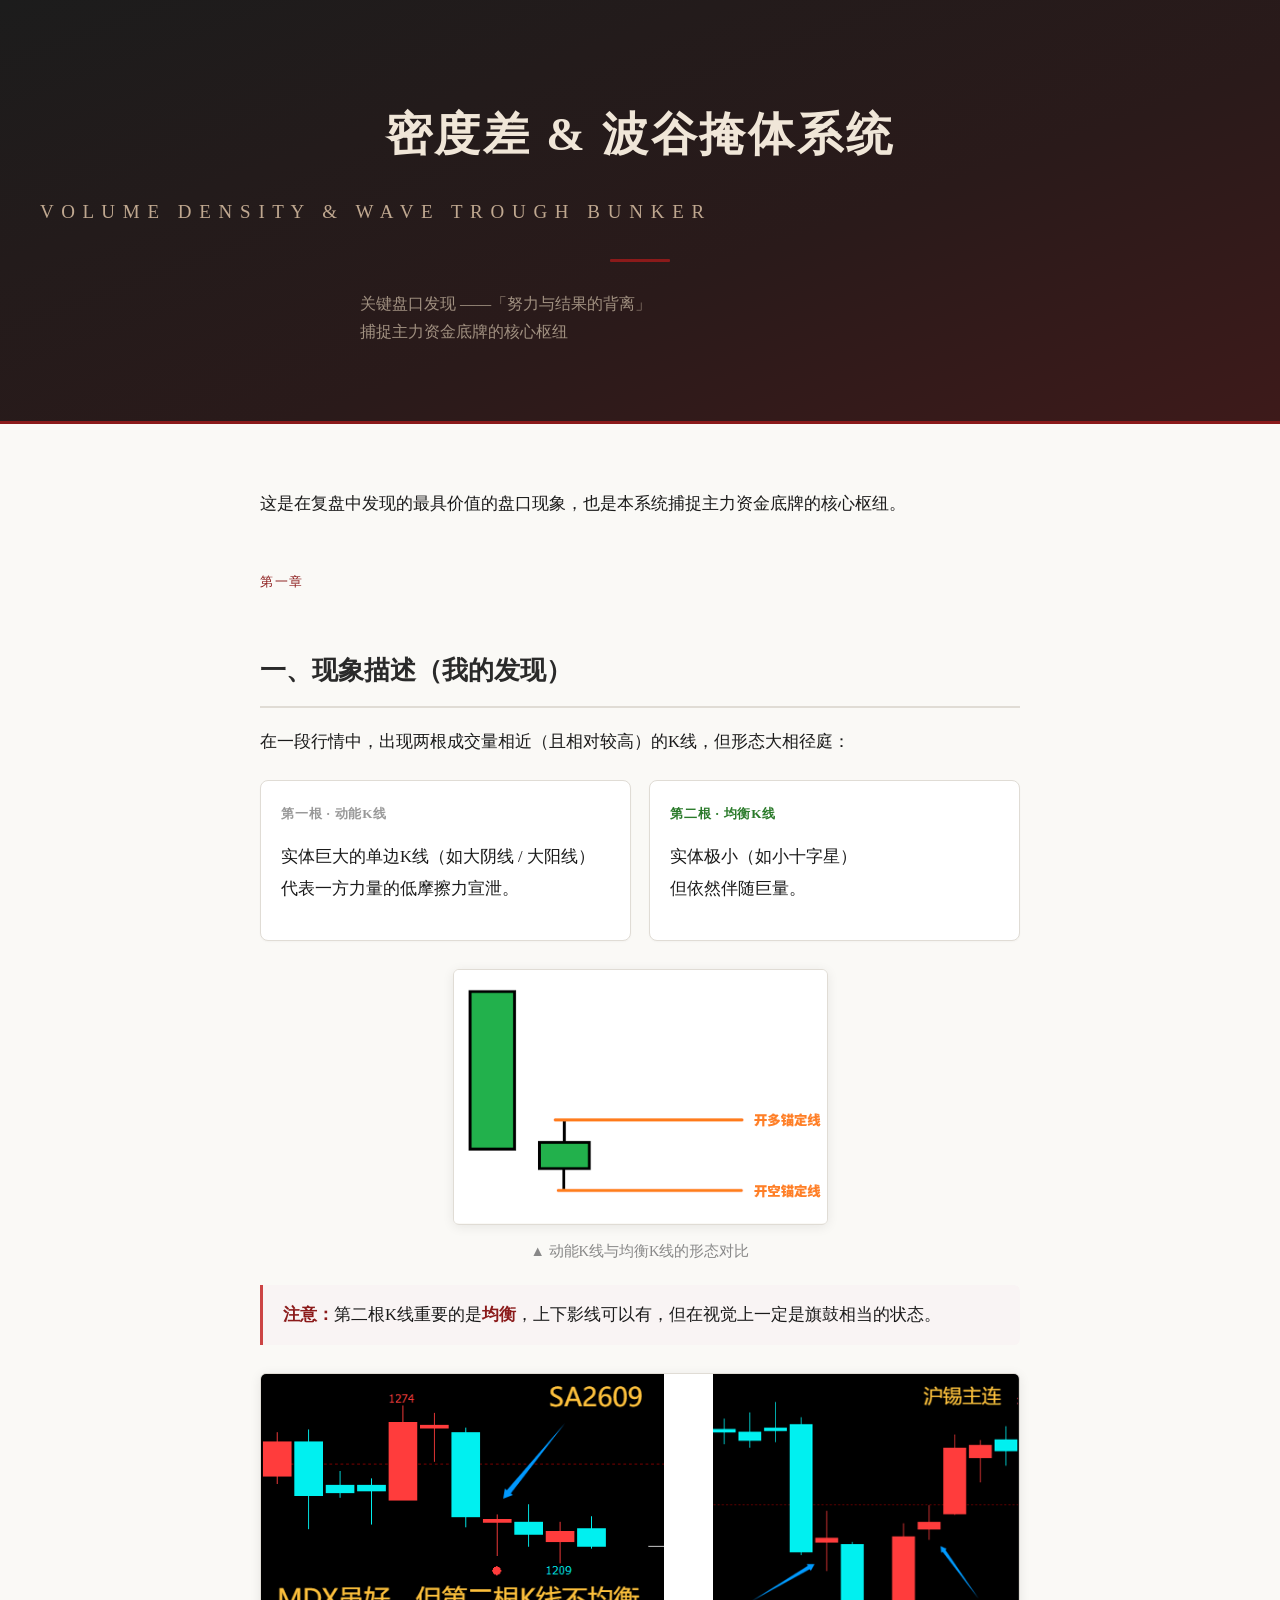
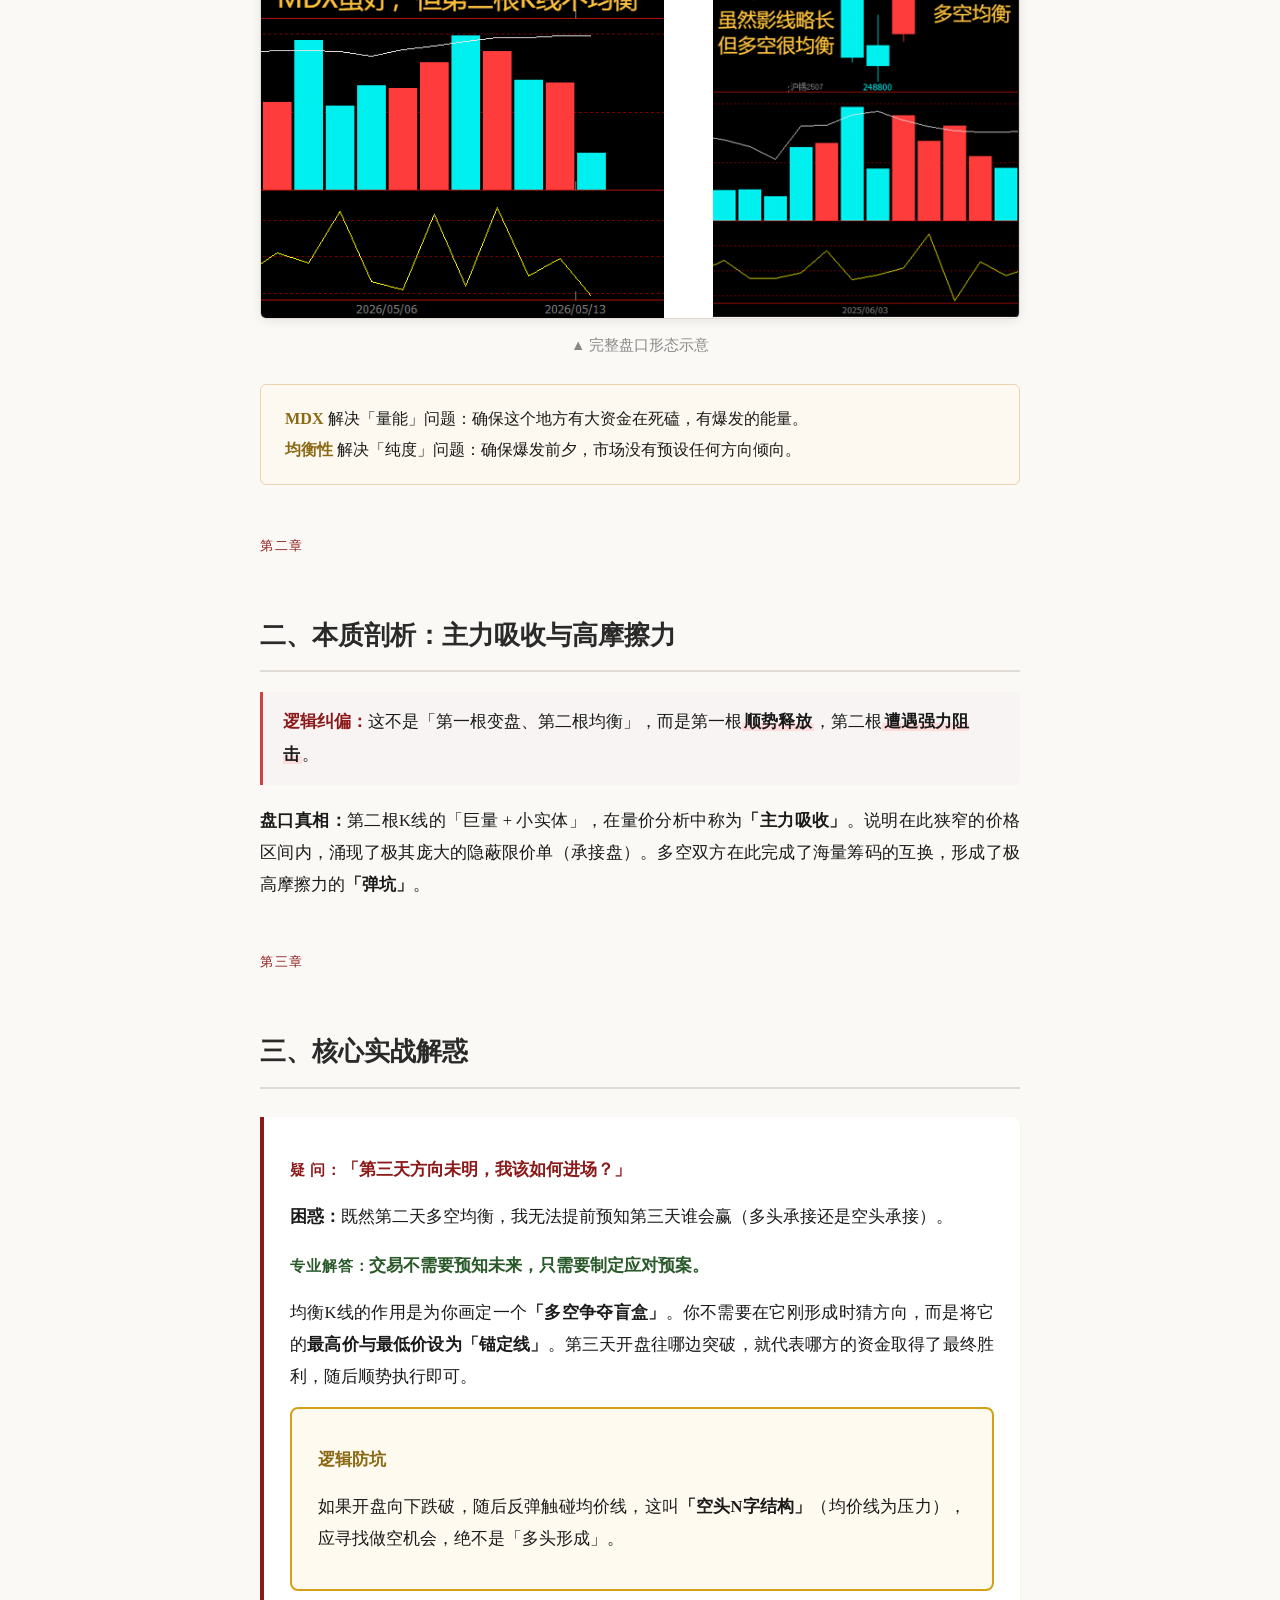
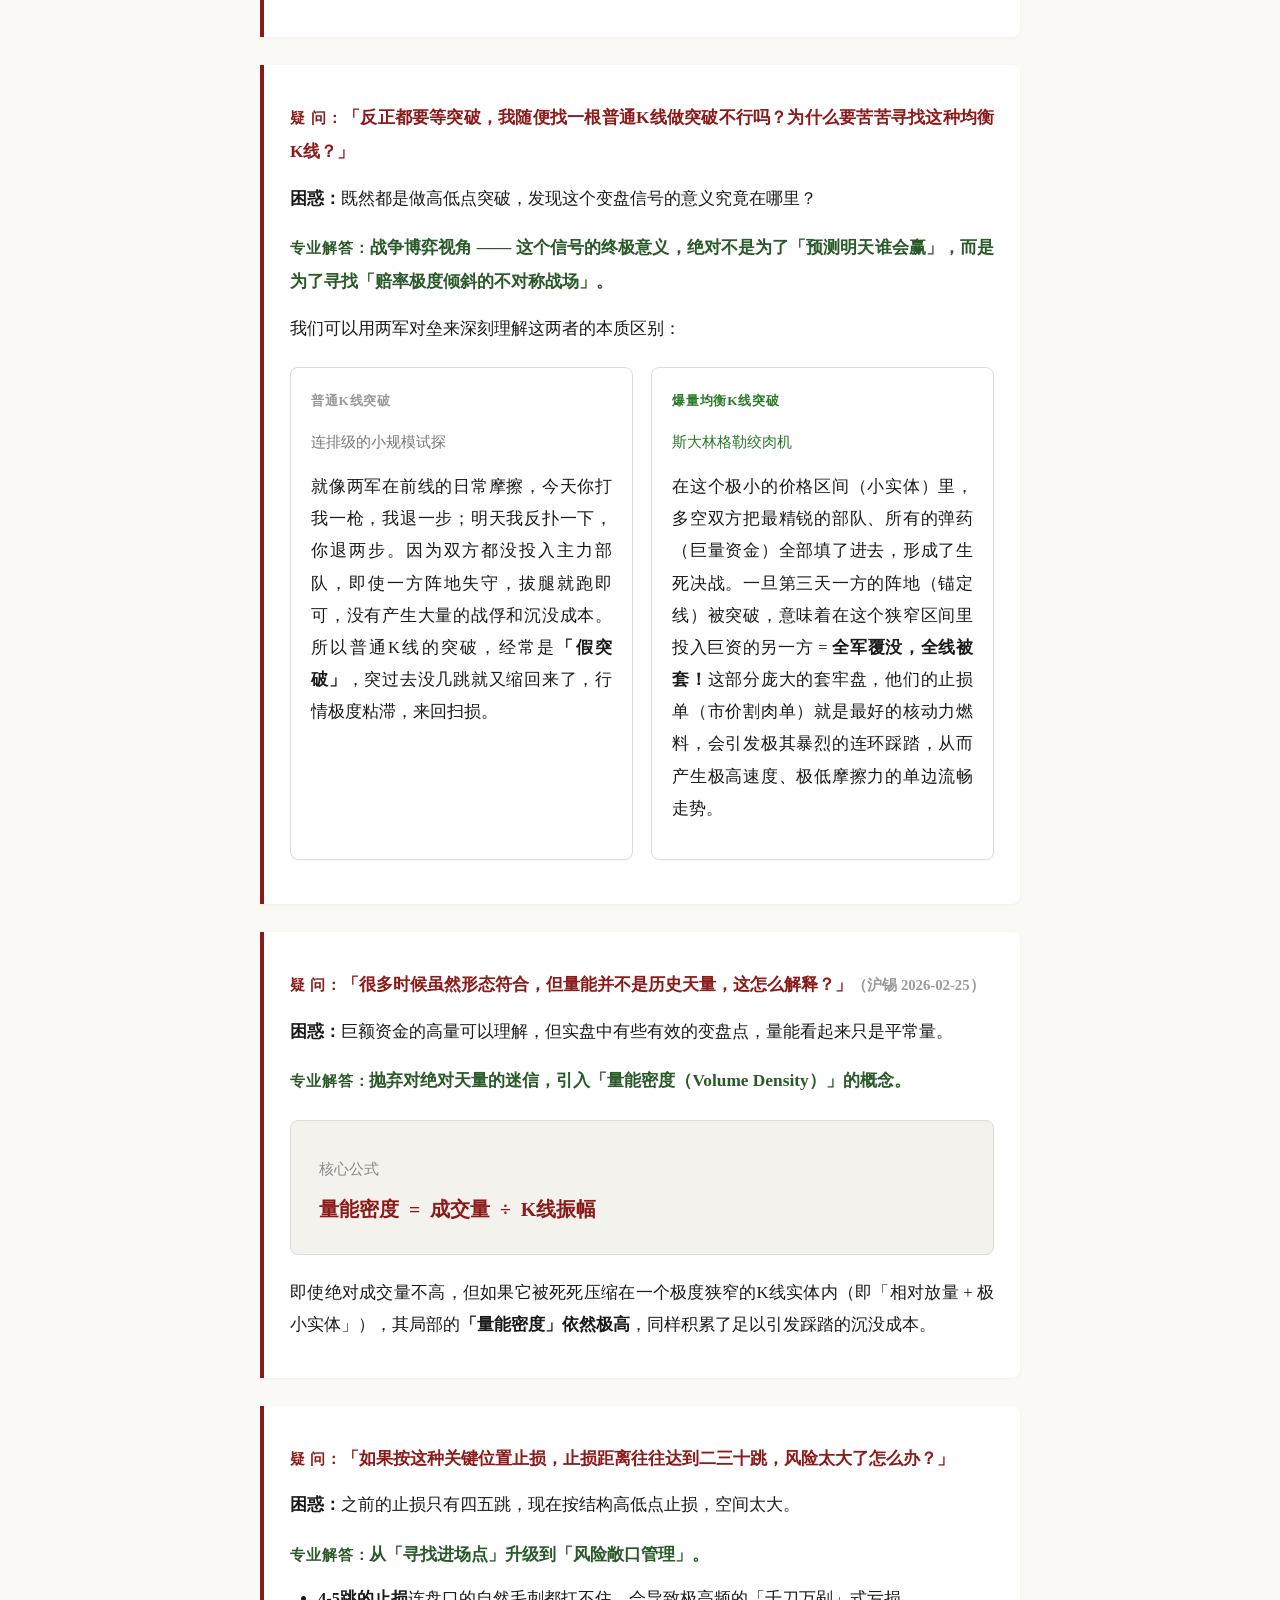
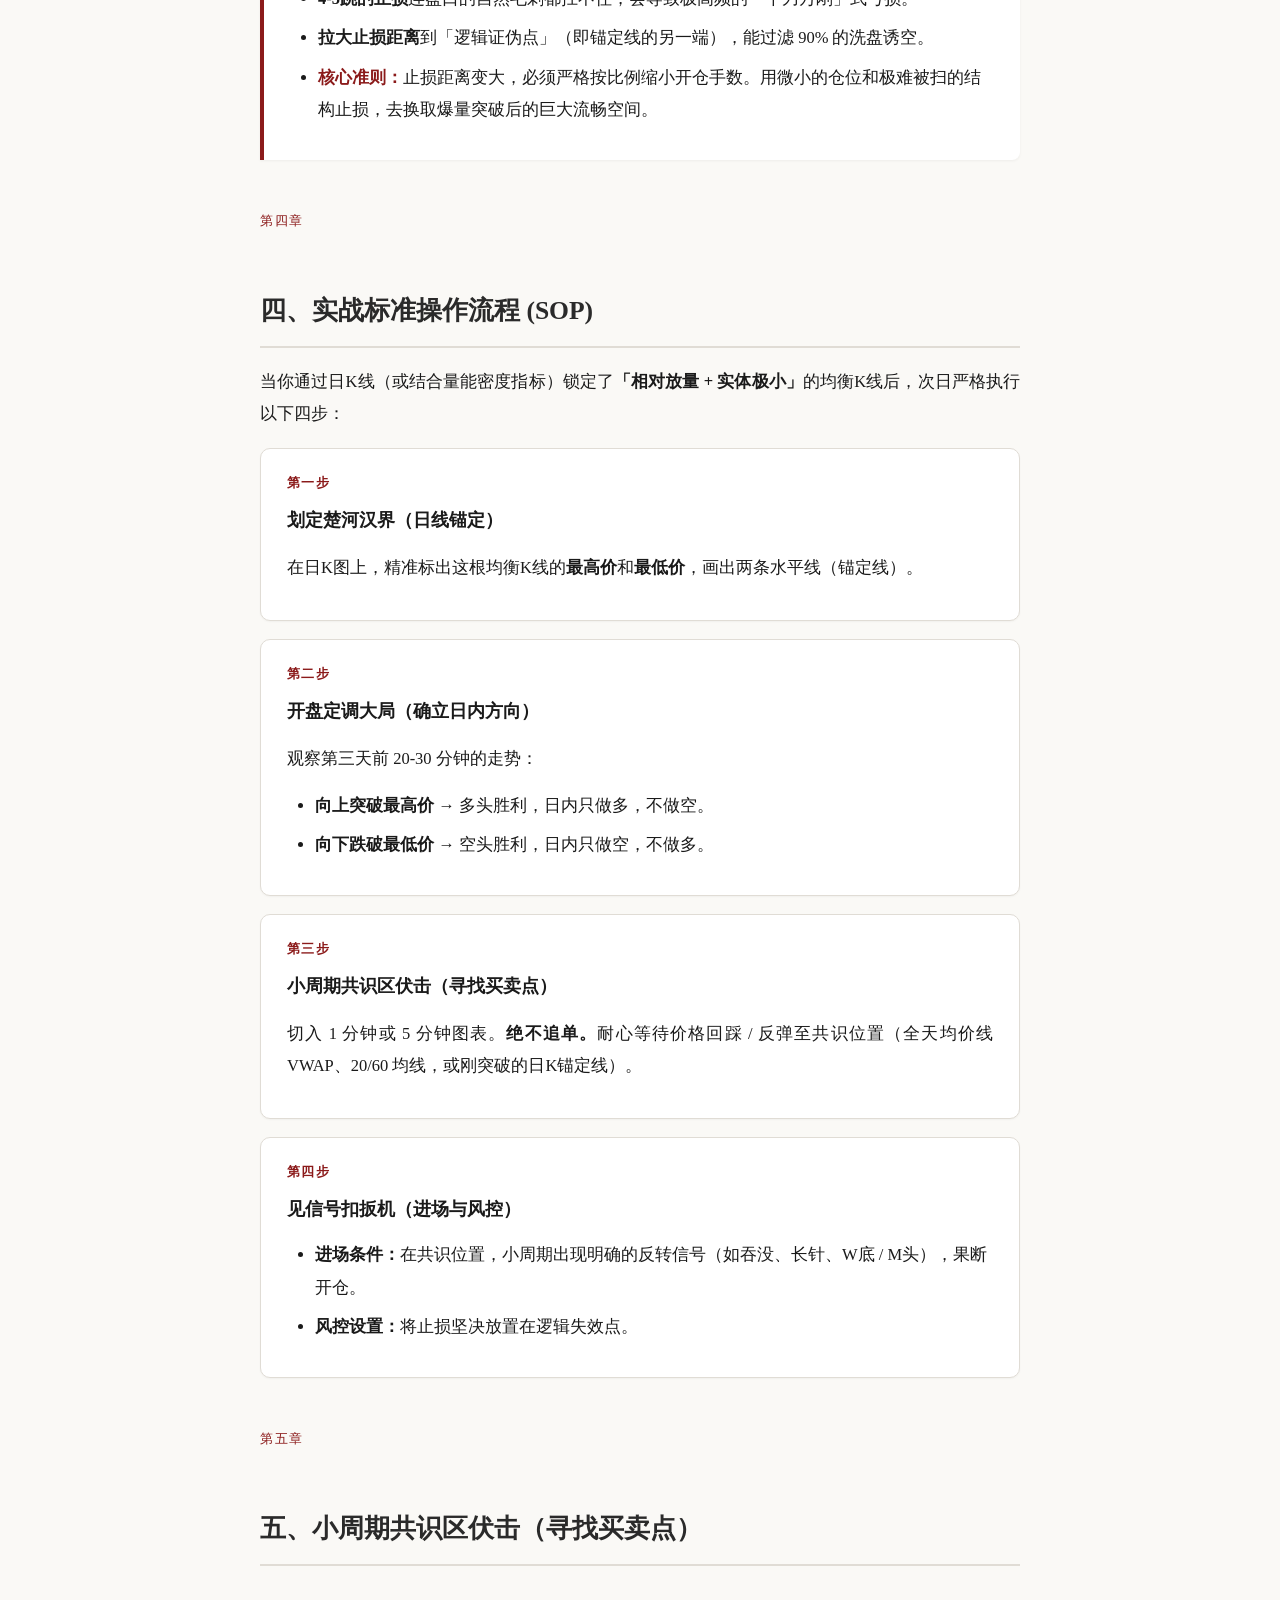
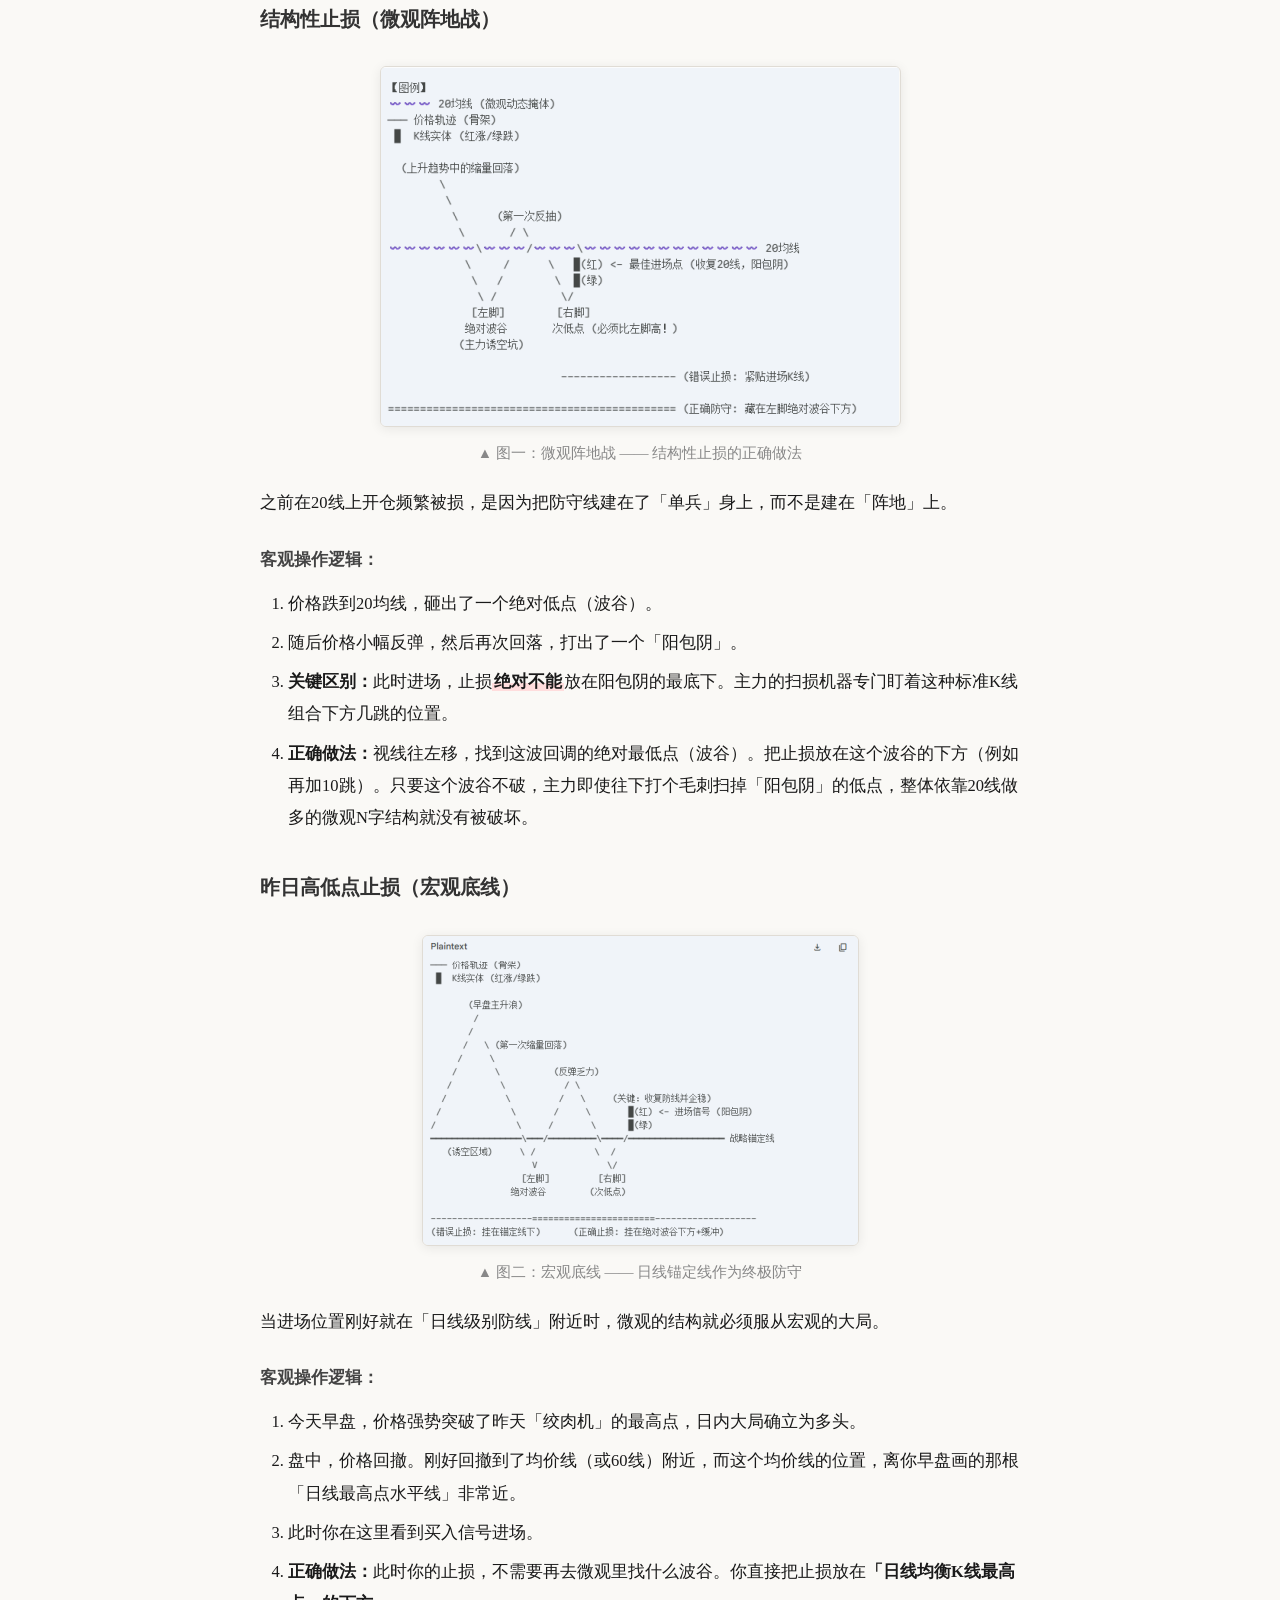
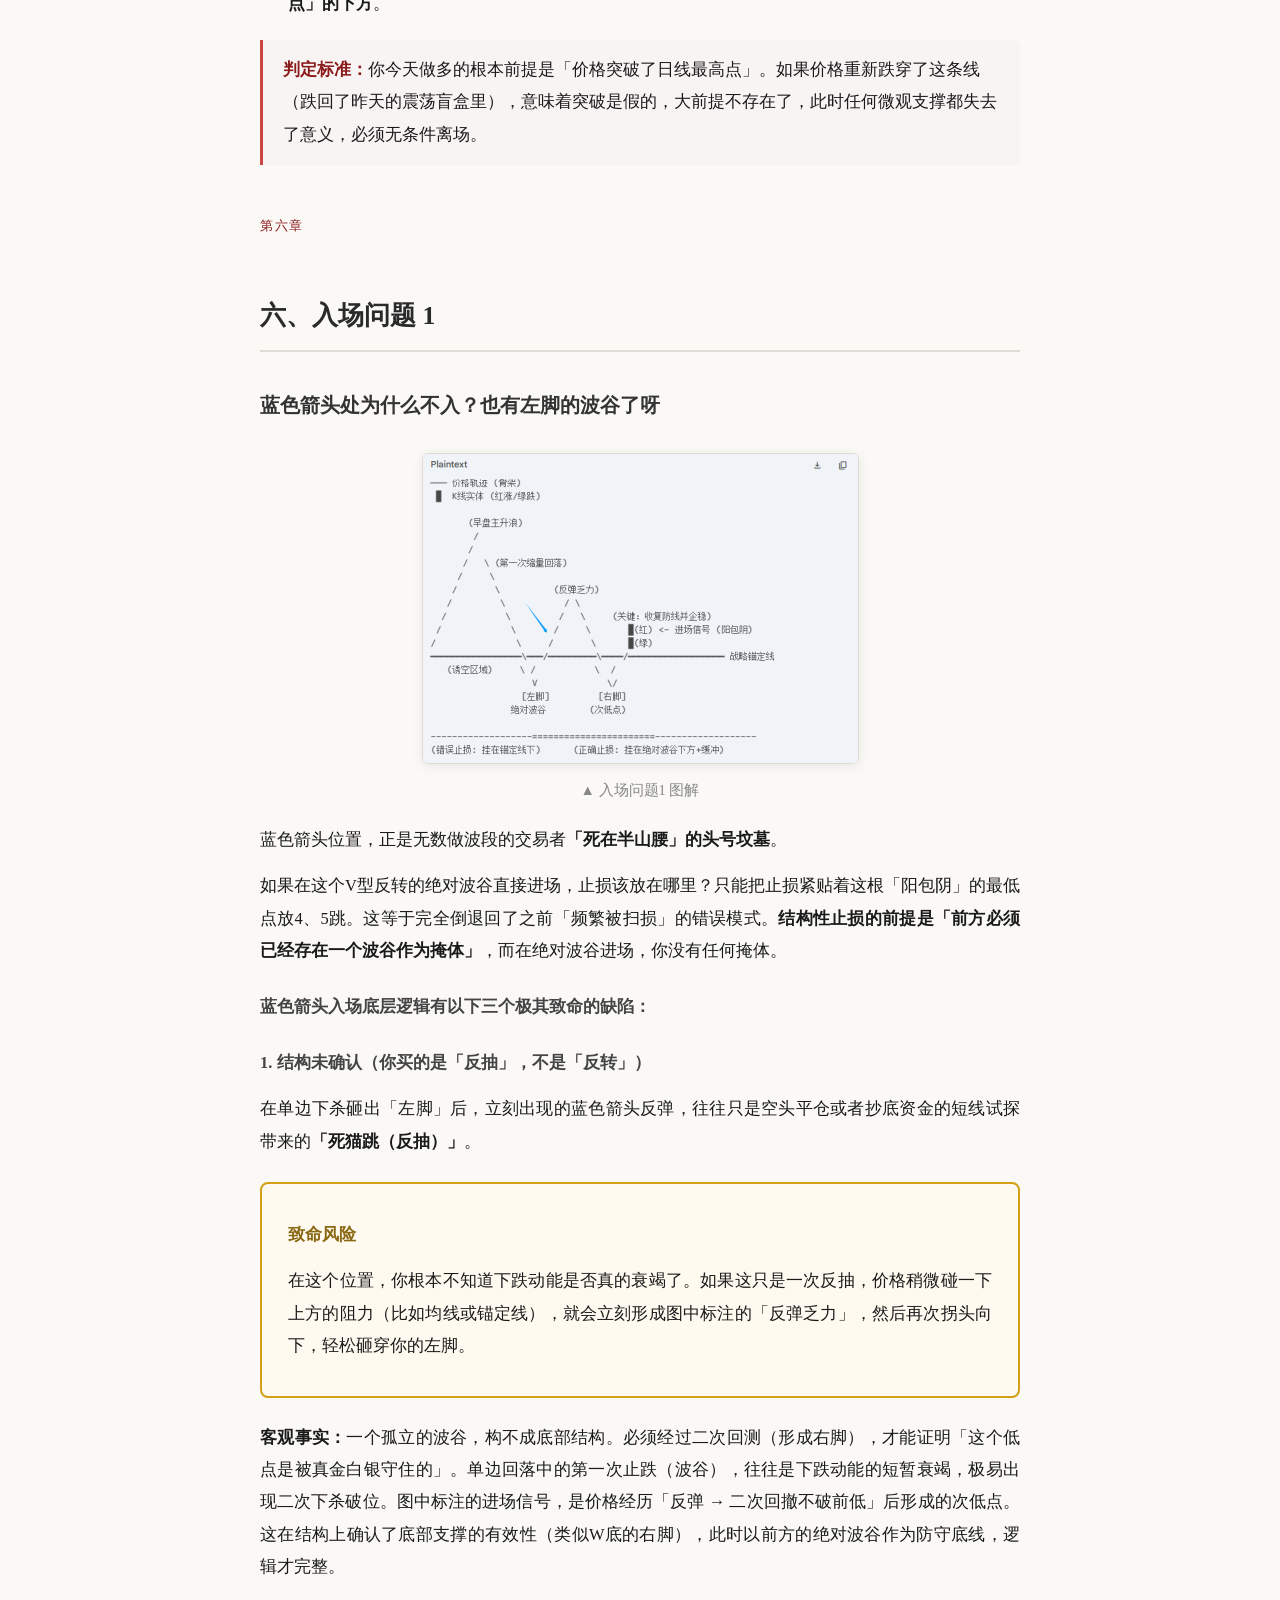
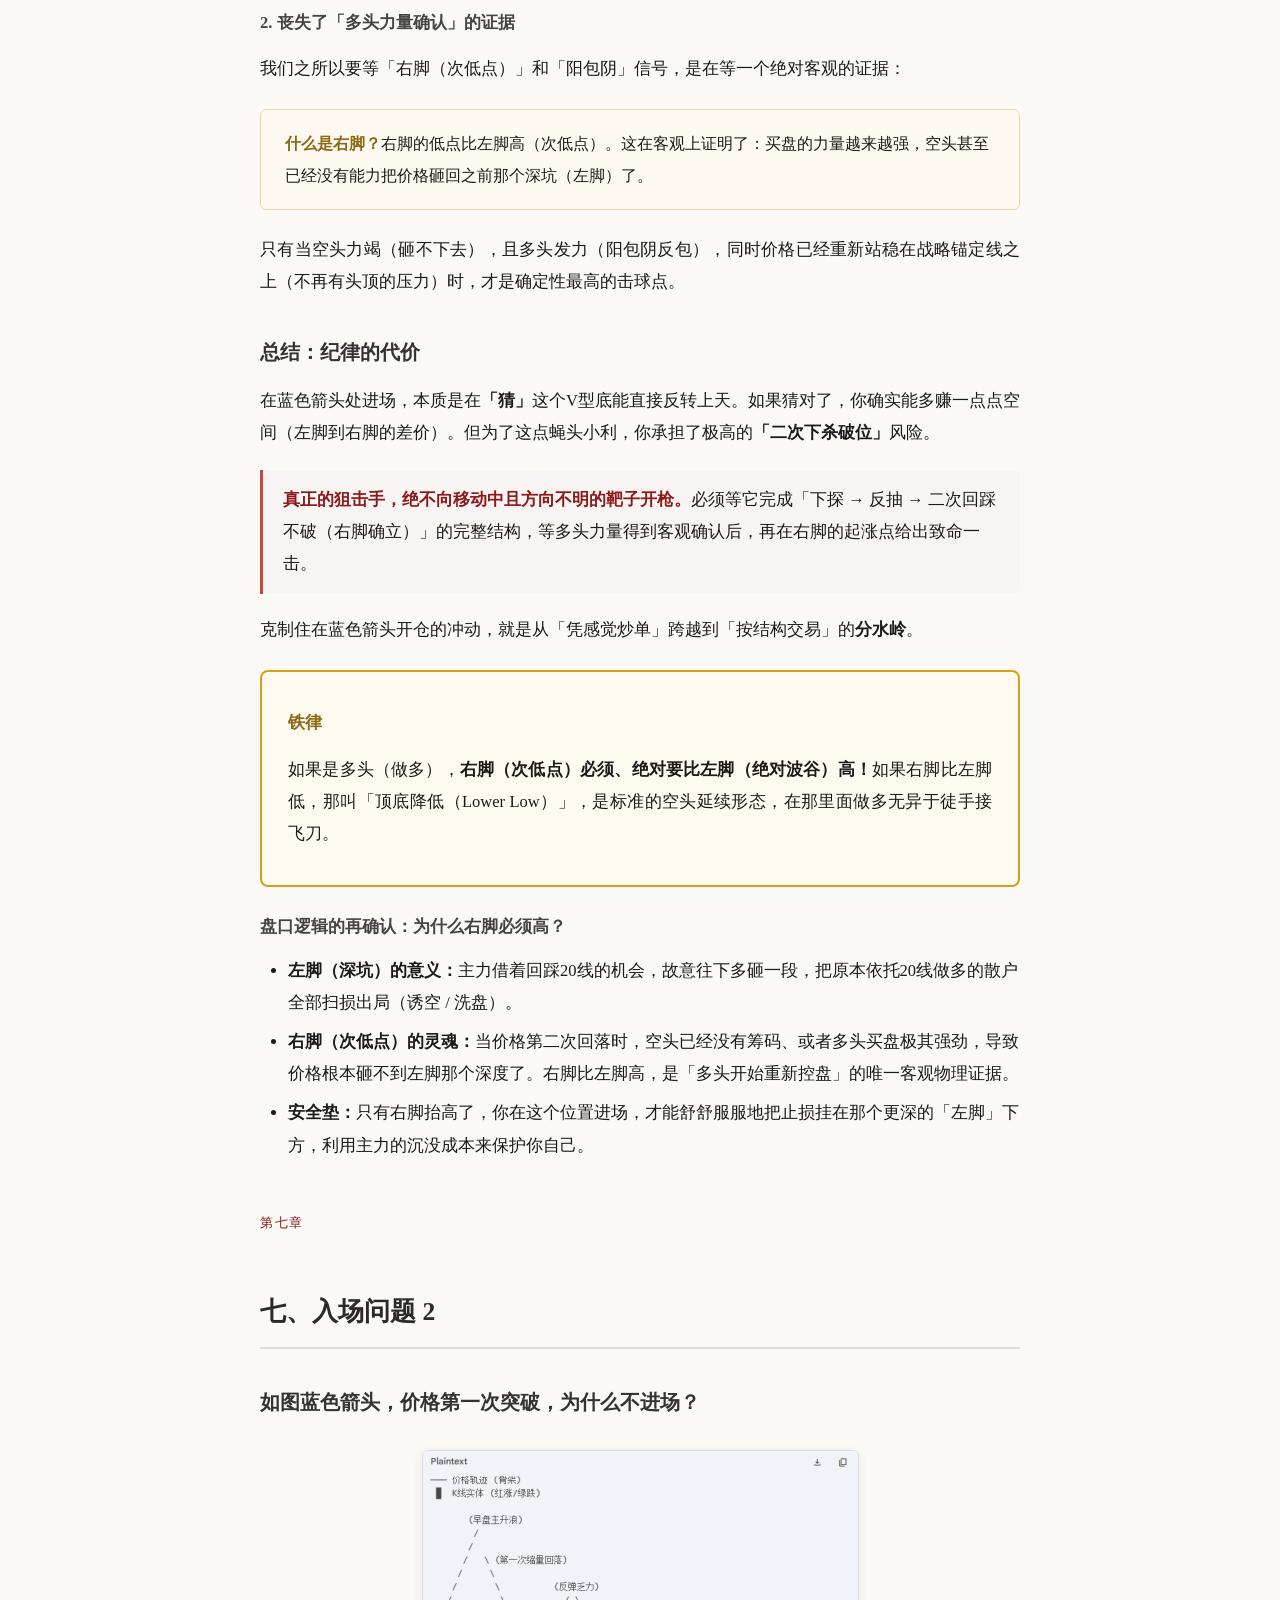
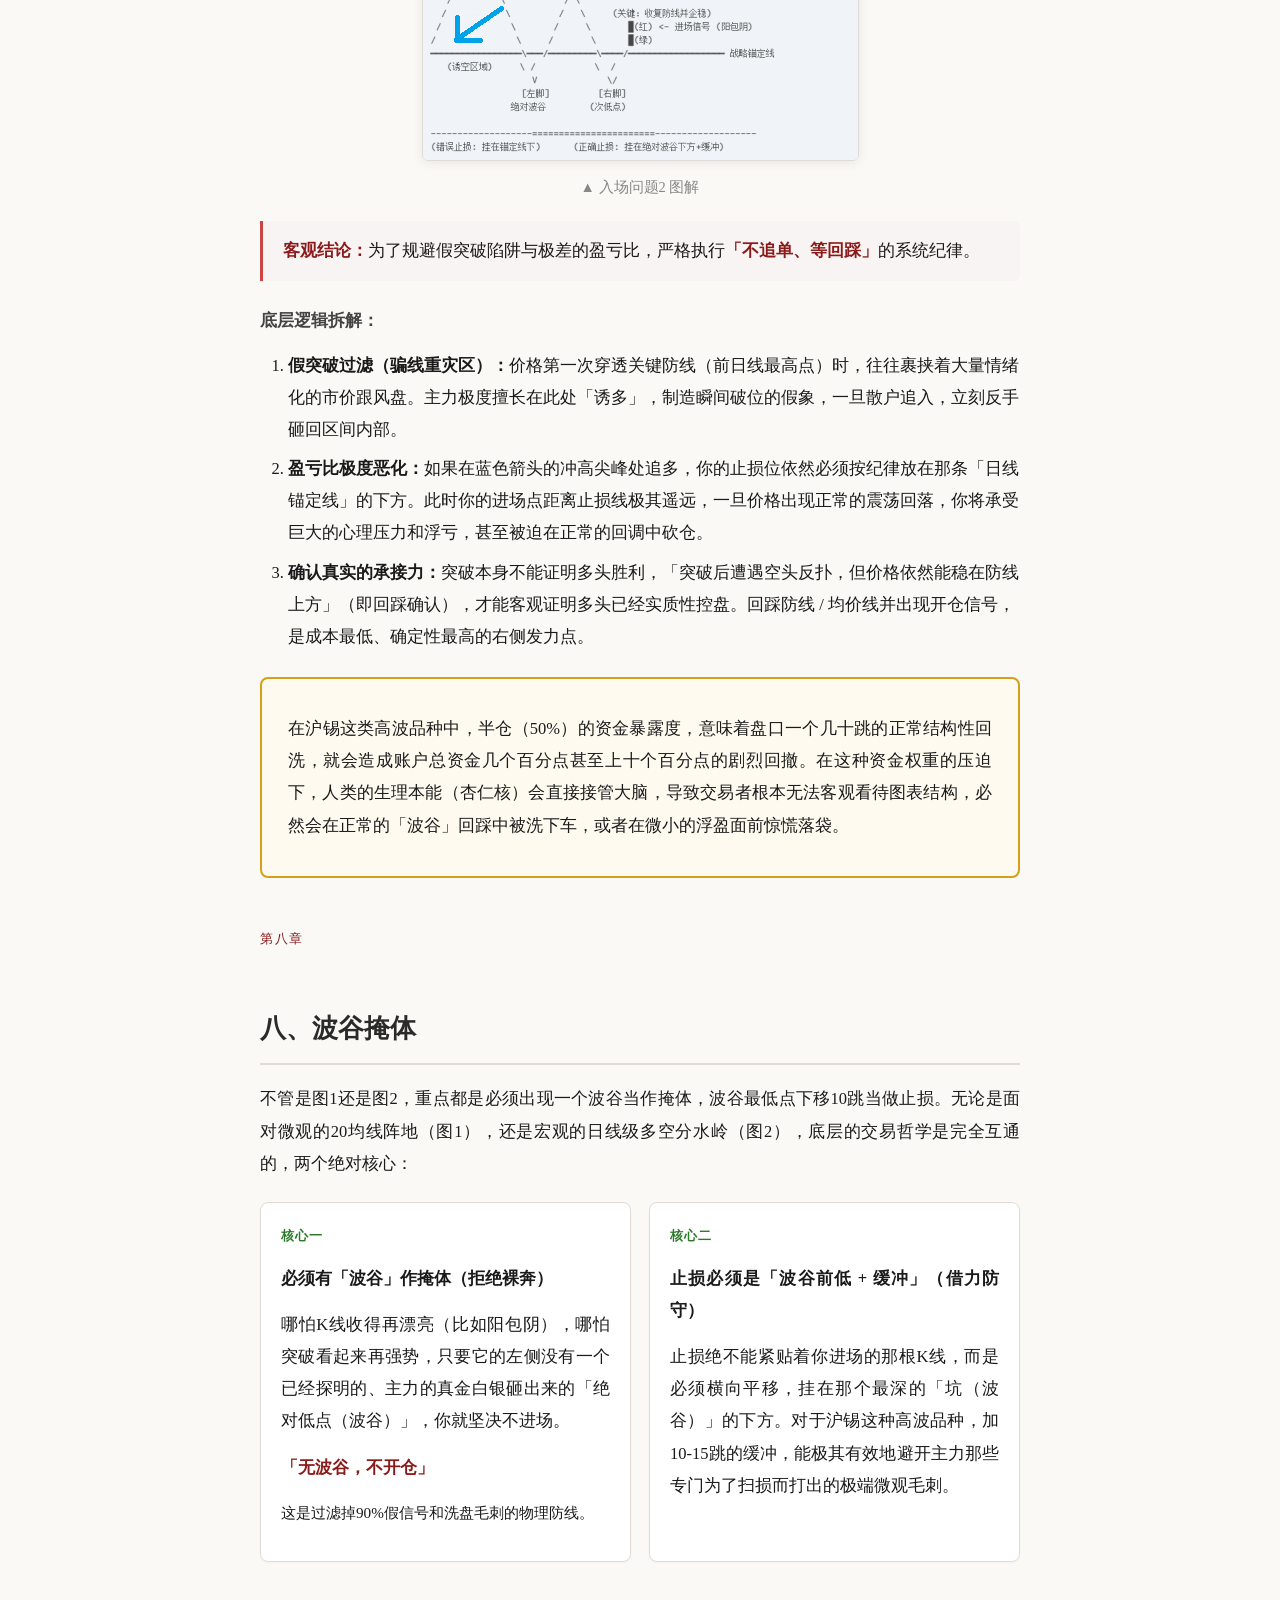
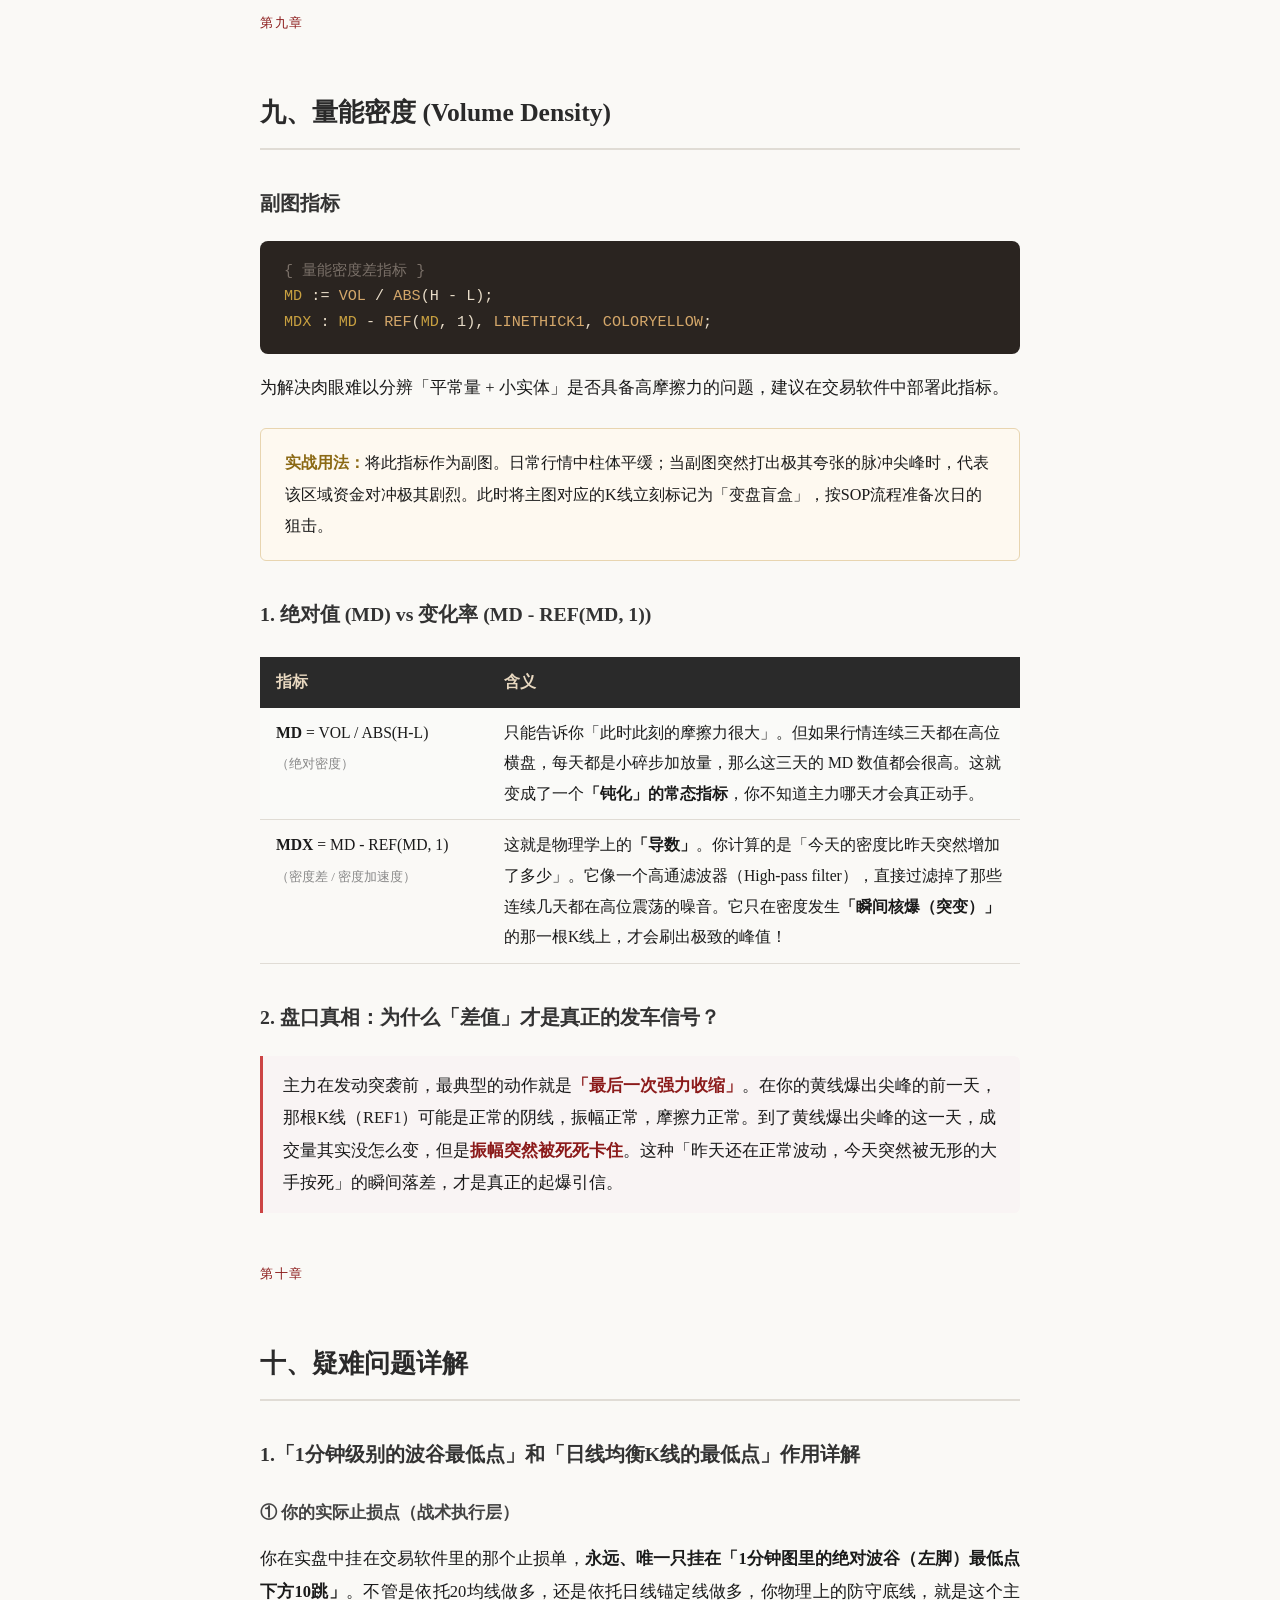
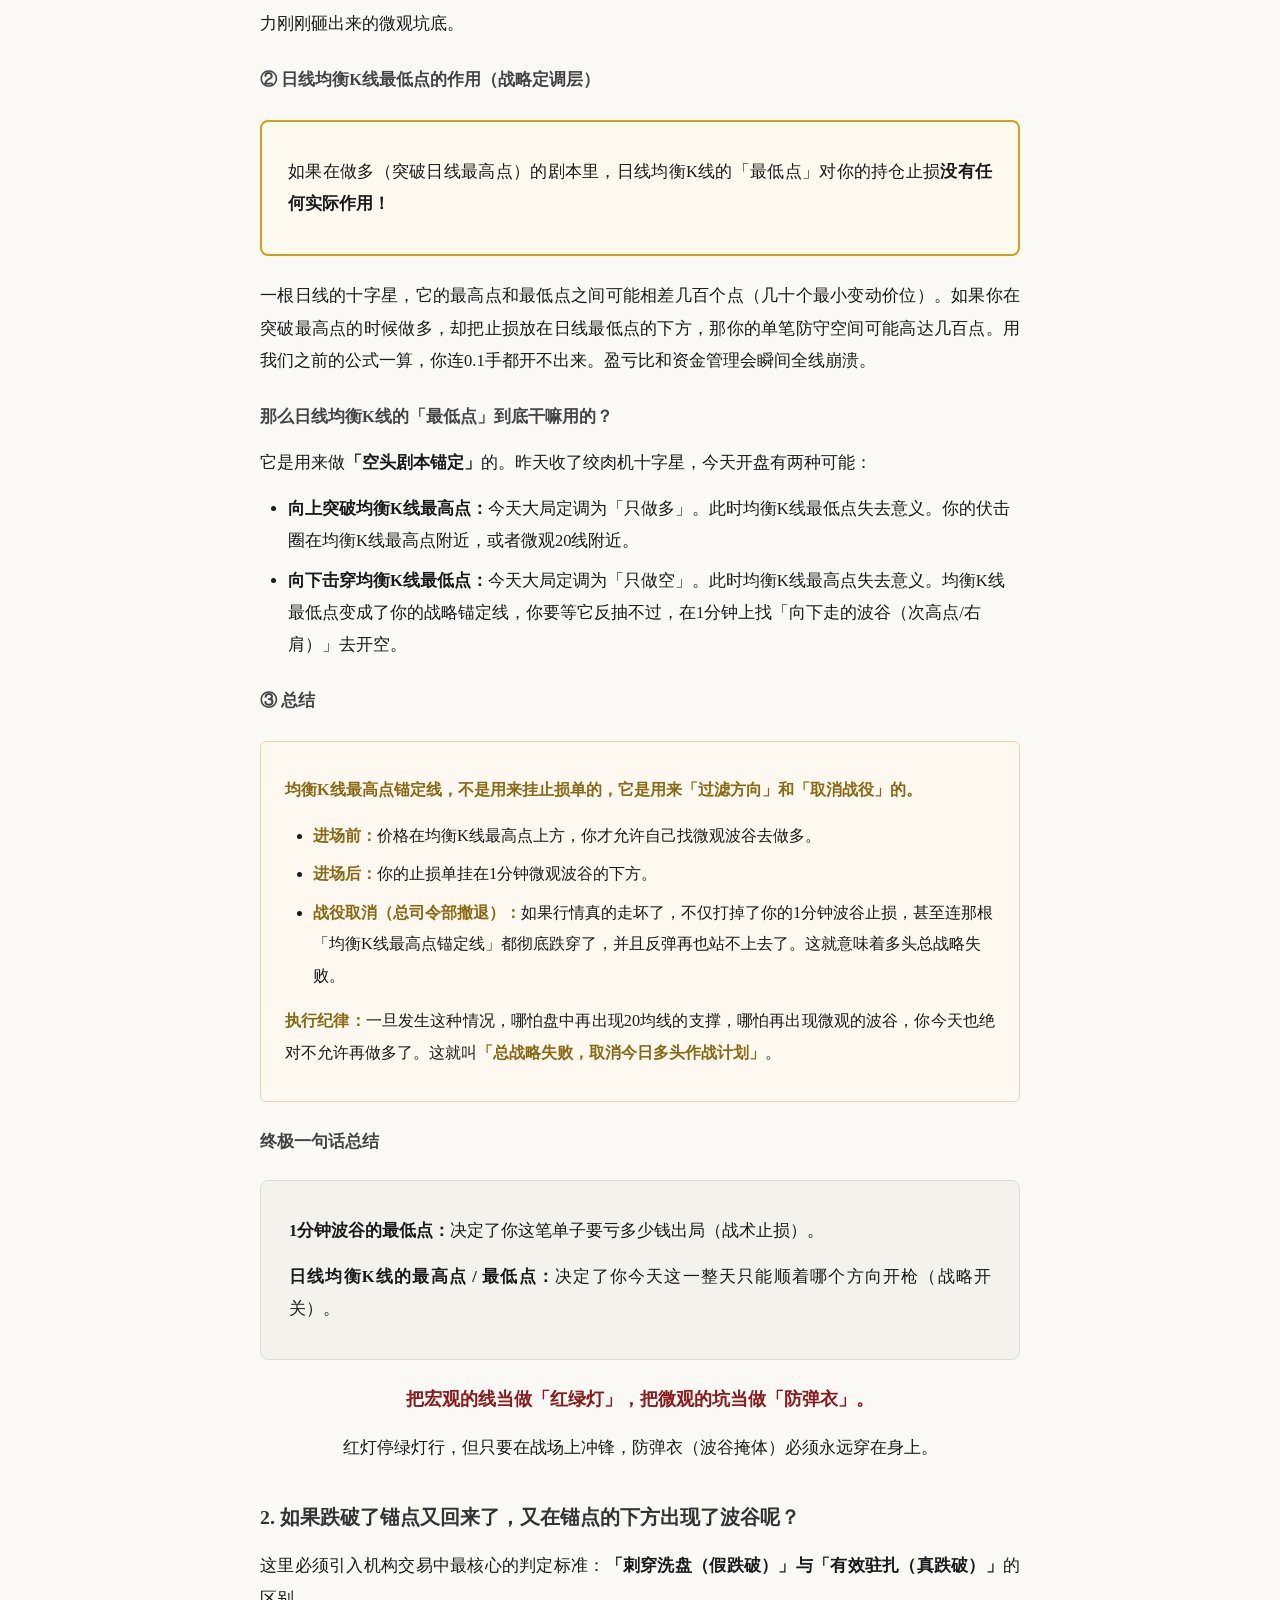
==== commit f6513f6b: "Update 密度差.html" ====
--- a/posts/密度差.html
+++ b/posts/密度差.html
@@ -374,7 +374,7 @@
 <p class="img-caption">▲ 完整盘口形态示意</p>
 
 <div class="insight">
-  <strong>MDX</strong> 解决「当量」问题：确保这个地方有大资金在死磕，有爆发的能量。<br>
+  <strong>MDX</strong> 解决「量能」问题：确保这个地方有大资金在死磕，有爆发的能量。<br>
   <strong>均衡性</strong> 解决「纯度」问题：确保爆发前夕，市场没有预设任何方向倾向。
 </div>
 
